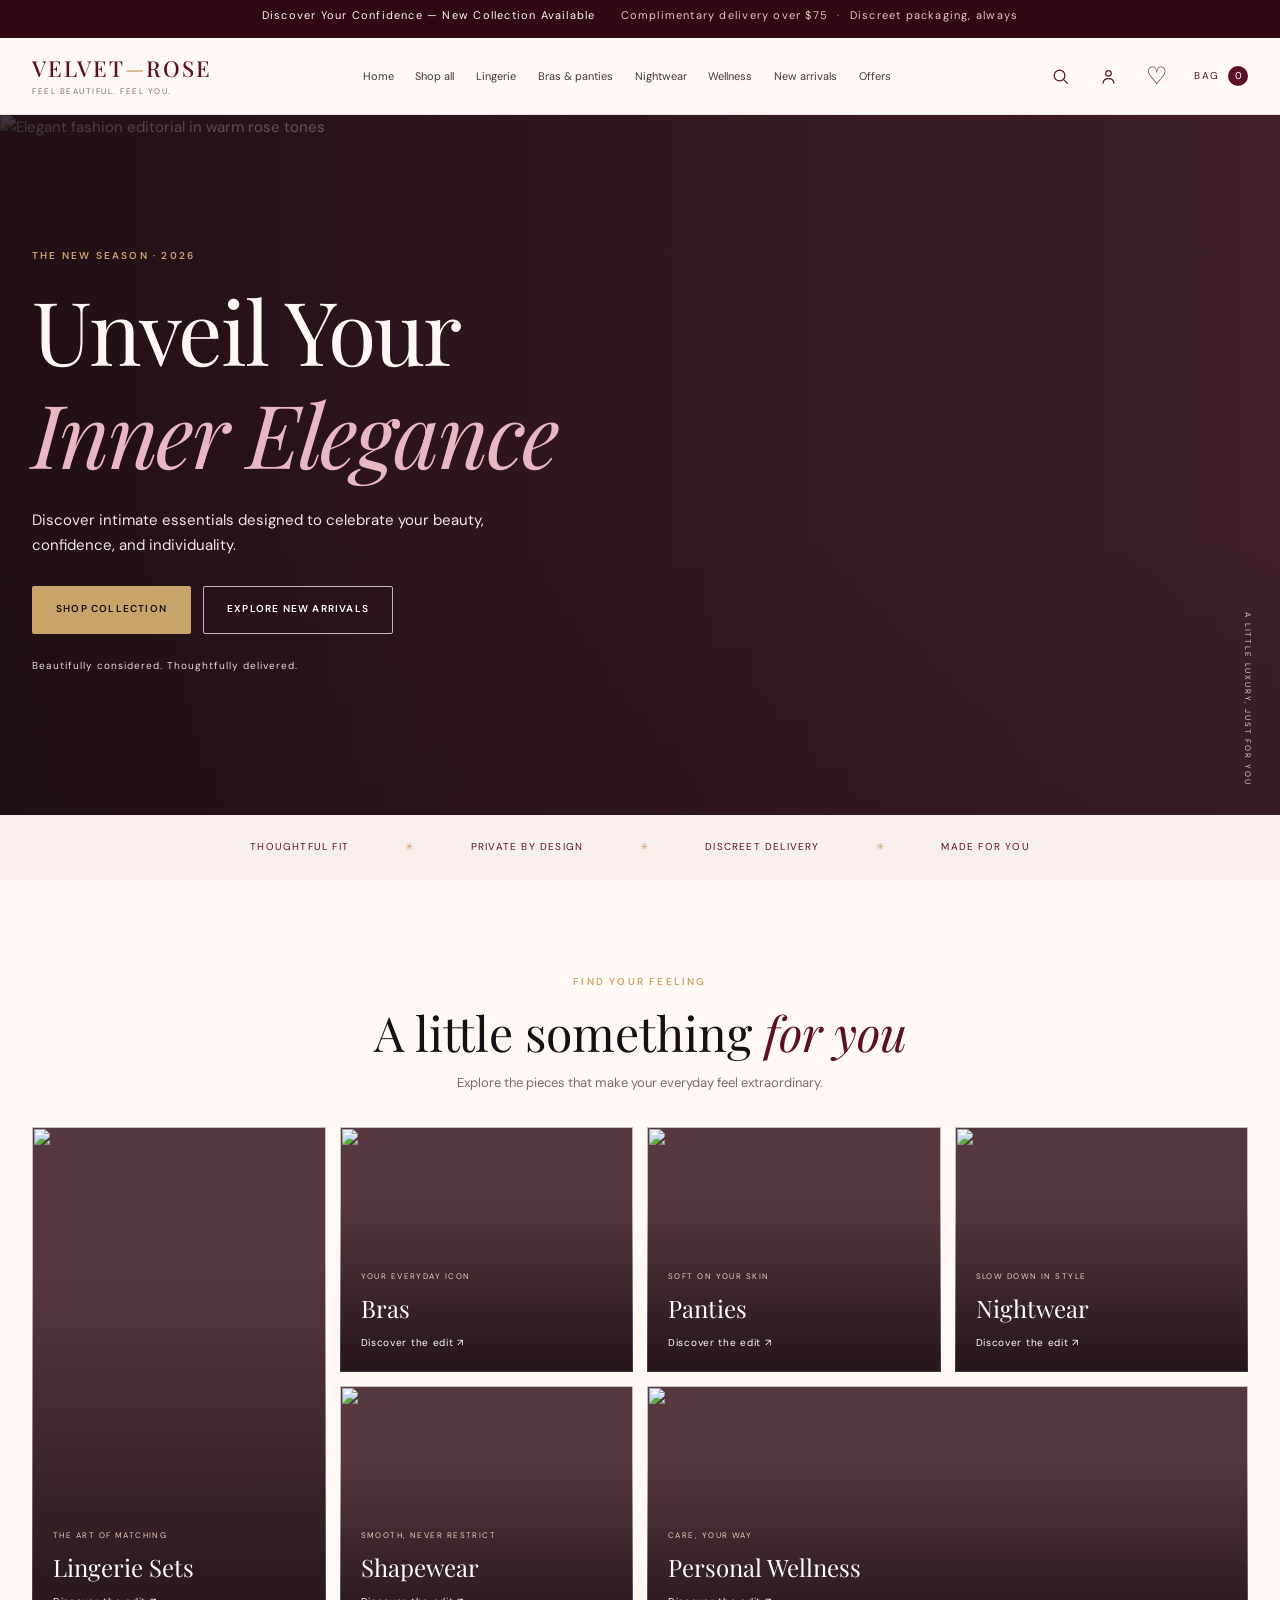
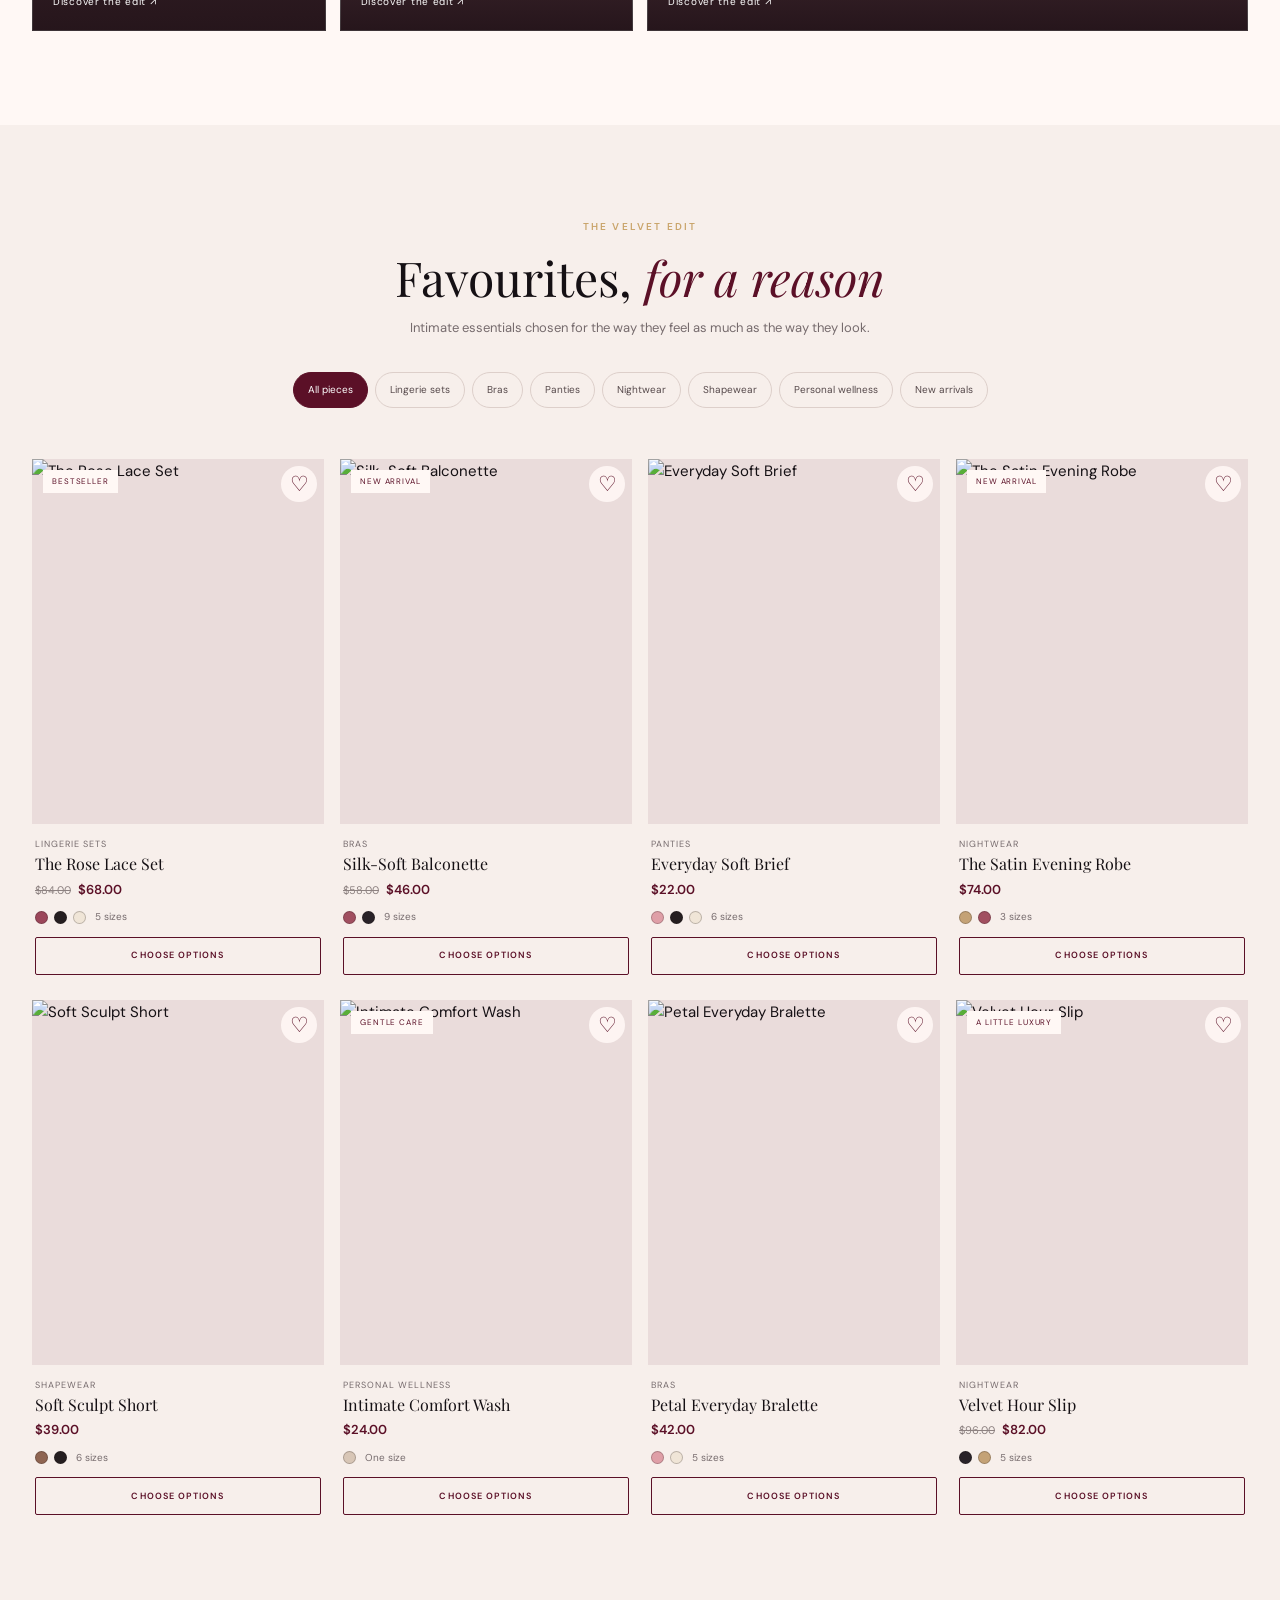
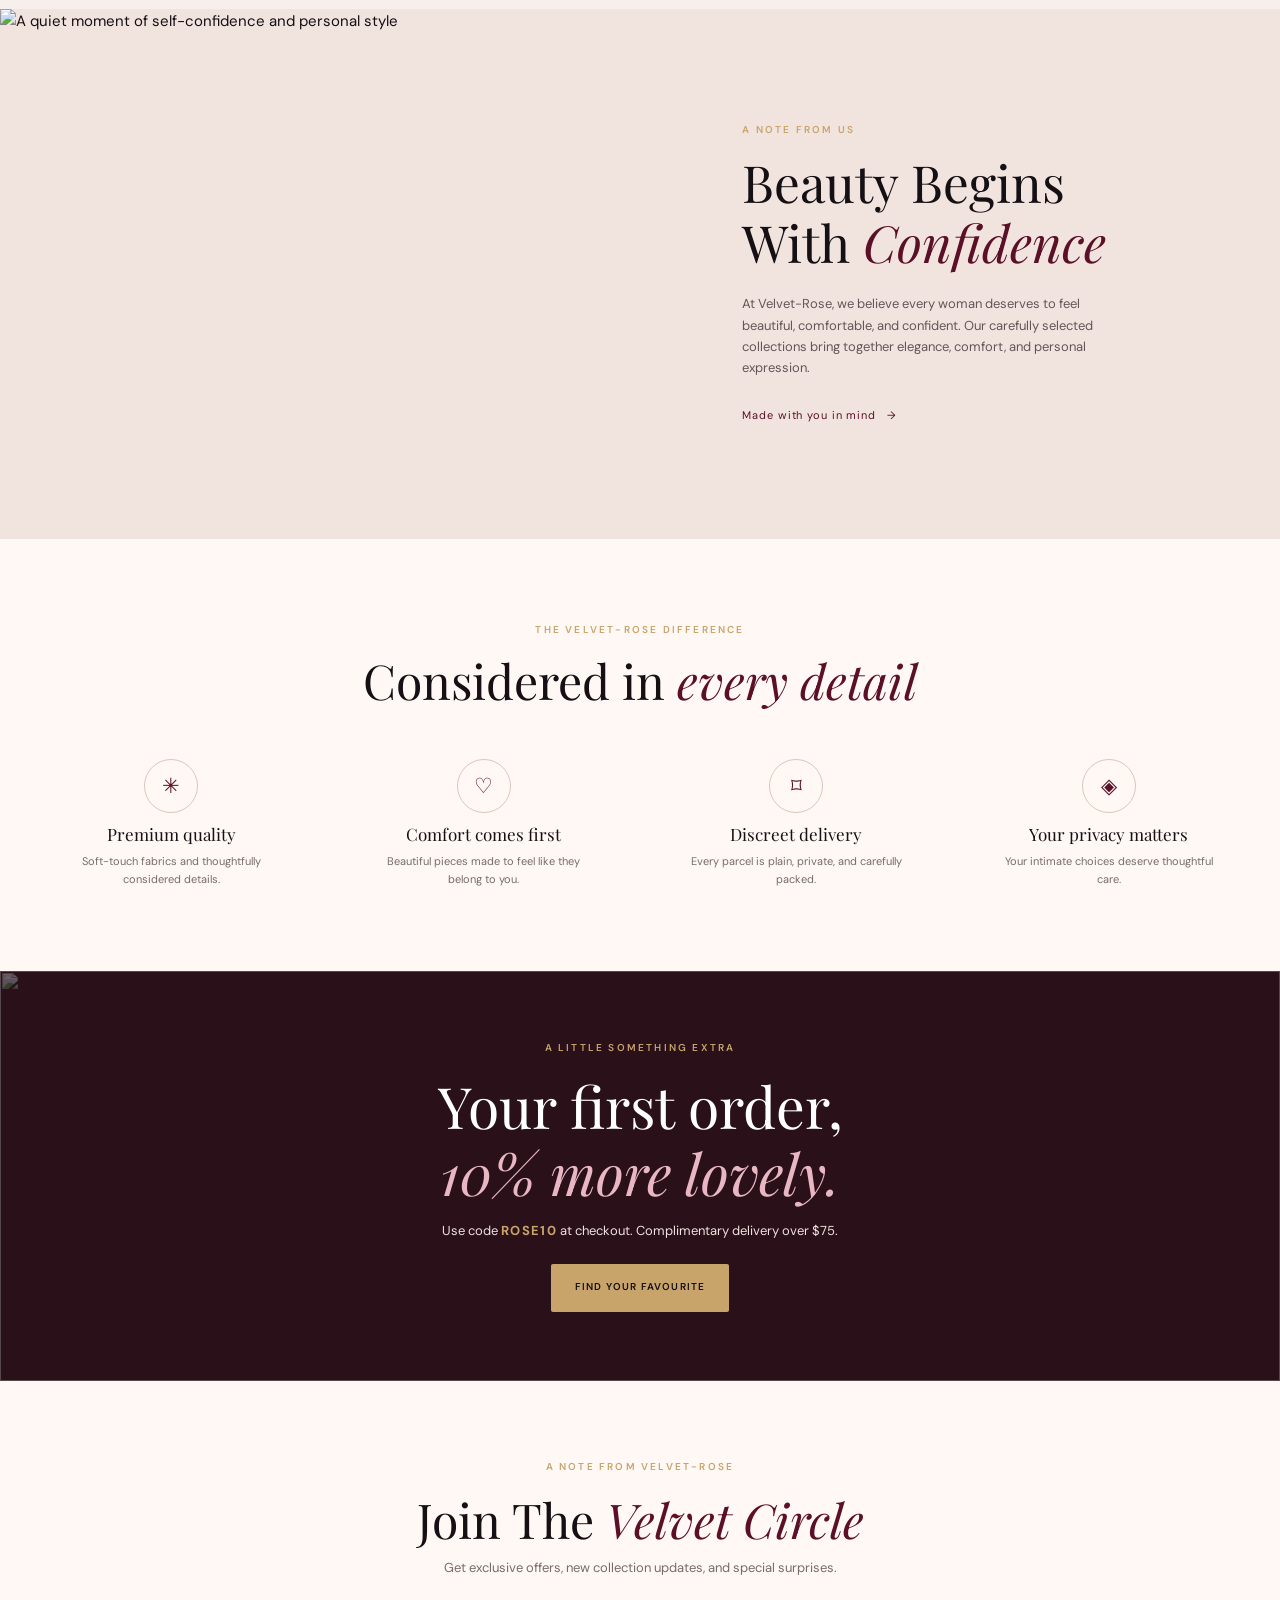
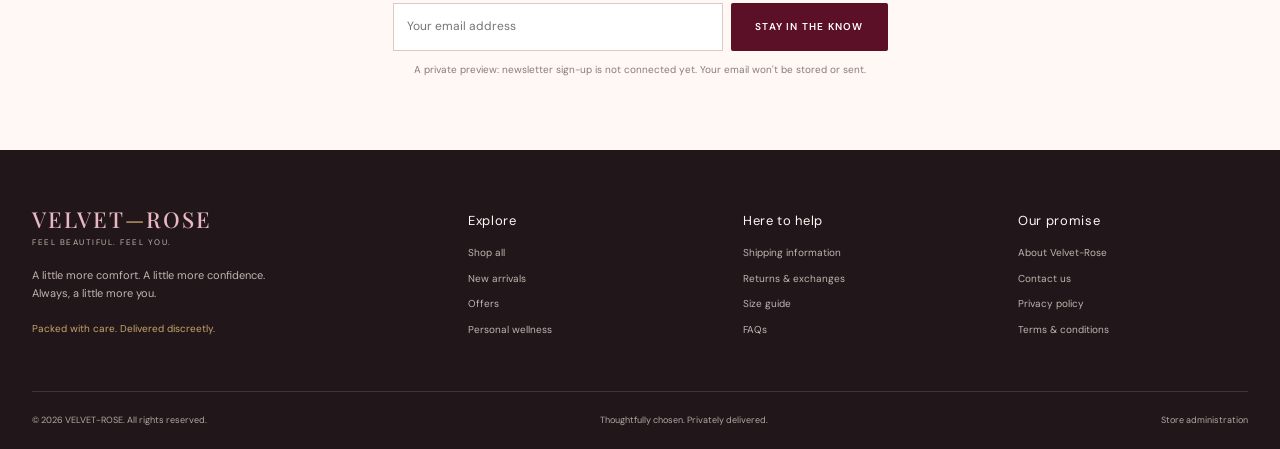
==== Velvet-Rose/index.html @ dc7c3974 "Add files via upload" ====
<!doctype html>
<html lang="en">
<head>
  <meta charset="utf-8">
  <meta name="viewport" content="width=device-width, initial-scale=1">
  <meta name="theme-color" content="#5b1027">
  <meta name="description" content="Discover thoughtfully chosen lingerie, intimates and nightwear at Velvet-Rose. Find your fit and enjoy discreet delivery.">
  <meta name="robots" content="index,follow,max-image-preview:large">
  <meta property="og:type" content="website">
  <meta property="og:title" content="VELVET-ROSE | Feel Beautiful. Feel Confident. Feel You.">
  <meta property="og:description" content="Intimate essentials designed to celebrate your beauty, confidence and individuality.">
  <meta property="og:image" content="https://images.unsplash.com/photo-1539109136881-3be0616acf4b?auto=format&fit=crop&w=1200&q=85">
  <meta name="twitter:card" content="summary_large_image">
  <link rel="canonical" href="/">
  <link rel="preconnect" href="https://fonts.googleapis.com">
  <link rel="preconnect" href="https://fonts.gstatic.com" crossorigin>
  <link rel="preconnect" href="https://images.unsplash.com">
  <link href="https://fonts.googleapis.com/css2?family=DM+Sans:wght@400;500;600;700&family=Playfair+Display:ital,wght@0,400;0,500;0,600;1,400;1,500&display=swap" rel="stylesheet">
  <link rel="stylesheet" href="style.css">
  <title>VELVET-ROSE | Luxury Lingerie & Intimates</title>
  <script type="application/ld+json">
  {
    "@context": "https://schema.org",
    "@type": "OnlineStore",
    "name": "VELVET-ROSE",
    "description": "Lingerie, nightwear and intimate essentials designed for confidence and comfort.",
    "slogan": "Feel Beautiful. Feel Confident. Feel You."
  }
  </script>
  <script src="app.js" defer></script>
</head>
<body>
  <a class="skip-link" href="#main">Skip to content</a>
  <div class="announcement" aria-label="Store announcements">
    <span>Discover Your Confidence — New Collection Available</span>
    <span class="announcement-detail">Complimentary delivery over $75 <i aria-hidden="true">·</i> Discreet packaging, always</span>
  </div>
  <header class="site-header">
    <nav class="navigation container" aria-label="Main navigation">
      <a class="wordmark" href="#home" aria-label="Velvet-Rose home">VELVET<span>—</span>ROSE<small>FEEL BEAUTIFUL. FEEL YOU.</small></a>
      <button class="menu-toggle icon-button" type="button" aria-expanded="false" aria-controls="primary-menu" aria-label="Open navigation menu"><span></span><span></span></button>
      <div class="navigation-links" id="primary-menu">
        <a href="#home">Home</a><a href="#categories">Shop all</a><a href="#products">Lingerie</a>
        <a href="#categories">Bras &amp; panties</a><a href="#categories">Nightwear</a>
        <a href="#categories">Wellness</a><a href="#products" data-filter-link="New arrivals">New arrivals</a><a href="#offers">Offers</a>
      </div>
      <div class="nav-actions">
        <button class="icon-button search-open" type="button" aria-label="Search products">
          <svg viewBox="0 0 24 24" aria-hidden="true"><circle cx="10.8" cy="10.8" r="6.8"></circle><path d="m16 16 5 5"></path></svg>
        </button>
        <a class="icon-button account-link" href="#privacy" aria-label="Your privacy"><svg viewBox="0 0 24 24" aria-hidden="true"><circle cx="12" cy="8" r="3.5"></circle><path d="M5 21c.4-4.1 2.8-6.2 7-6.2s6.6 2.1 7 6.2"></path></svg></a>
        <button class="icon-button wishlist-open" type="button" aria-label="View wishlist">♡<span class="sr-only">Wishlist</span></button>
        <button class="bag-button" type="button" data-open-cart aria-label="Open shopping bag">BAG <span class="cart-count" id="cart-count">0</span></button>
      </div>
    </nav>
    <form class="search-panel container" id="search-form" role="search" hidden>
      <label class="sr-only" for="site-search">Search products</label>
      <input id="site-search" type="search" placeholder="Search lingerie, nightwear and more…" autocomplete="off">
      <button class="text-button" type="submit">Search</button>
      <button class="search-close icon-button" type="button" aria-label="Close search">×</button>
    </form>
  </header>

  <main id="main">
    <section class="hero" id="home" aria-labelledby="hero-title">
      <img class="hero-image" src="https://images.unsplash.com/photo-1539109136881-3be0616acf4b?auto=format&fit=crop&w=2000&q=88" alt="Elegant fashion editorial in warm rose tones" fetchpriority="high">
      <div class="hero-scrim"></div>
      <div class="hero-copy container">
        <p class="eyebrow">THE NEW SEASON · 2026</p>
        <h1 id="hero-title">Unveil Your<br><em>Inner Elegance</em></h1>
        <p class="hero-description">Discover intimate essentials designed to celebrate your beauty, confidence, and individuality.</p>
        <div class="hero-actions"><a class="button button-gold" href="#products">Shop collection</a><a class="button button-outline" href="#products" data-filter-link="New arrivals">Explore new arrivals</a></div>
        <p class="hero-note">Beautifully considered. Thoughtfully delivered.</p>
      </div>
      <span class="hero-side-note" aria-hidden="true">A LITTLE LUXURY, JUST FOR YOU</span>
    </section>

    <div class="trust-strip" aria-label="Shopping promises"><span>Thoughtful fit</span><i>✳</i><span>Private by design</span><i>✳</i><span>Discreet delivery</span><i>✳</i><span>Made for you</span></div>

    <section class="section container" id="categories" aria-labelledby="categories-title">
      <div class="section-heading"><p class="eyebrow">FIND YOUR FEELING</p><h2 id="categories-title">A little something <em>for you</em></h2><p>Explore the pieces that make your everyday feel extraordinary.</p></div>
      <div class="category-grid">
        <a class="category-card category-tall" href="#products" data-category="Lingerie Sets"><img src="https://images.unsplash.com/photo-1529139574466-a303027c1d8b?auto=format&fit=crop&w=800&q=80" alt="" loading="lazy"><span class="category-overlay"></span><span class="category-caption"><small>THE ART OF MATCHING</small><strong>Lingerie Sets</strong><span>Discover the edit ↗</span></span></a>
        <a class="category-card" href="#products" data-category="Bras"><img src="https://images.unsplash.com/photo-1485230895905-ec40ba36b9bc?auto=format&fit=crop&w=800&q=80" alt="" loading="lazy"><span class="category-overlay"></span><span class="category-caption"><small>YOUR EVERYDAY ICON</small><strong>Bras</strong><span>Discover the edit ↗</span></span></a>
        <a class="category-card" href="#products" data-category="Panties"><img src="https://images.unsplash.com/photo-1515886657613-9f3515b0c78f?auto=format&fit=crop&w=800&q=80" alt="" loading="lazy"><span class="category-overlay"></span><span class="category-caption"><small>SOFT ON YOUR SKIN</small><strong>Panties</strong><span>Discover the edit ↗</span></span></a>
        <a class="category-card" href="#products" data-category="Nightwear"><img src="https://images.unsplash.com/photo-1525507119028-ed4c629a60a3?auto=format&fit=crop&w=800&q=80" alt="" loading="lazy"><span class="category-overlay"></span><span class="category-caption"><small>SLOW DOWN IN STYLE</small><strong>Nightwear</strong><span>Discover the edit ↗</span></span></a>
        <a class="category-card" href="#products" data-category="Shapewear"><img src="https://images.unsplash.com/photo-1509631179647-0177331693ae?auto=format&fit=crop&w=800&q=80" alt="" loading="lazy"><span class="category-overlay"></span><span class="category-caption"><small>SMOOTH, NEVER RESTRICT</small><strong>Shapewear</strong><span>Discover the edit ↗</span></span></a>
        <a class="category-card" href="#products" data-category="Personal Wellness"><img src="https://images.unsplash.com/photo-1608248543803-ba4f8c70ae0b?auto=format&fit=crop&w=800&q=80" alt="" loading="lazy"><span class="category-overlay"></span><span class="category-caption"><small>CARE, YOUR WAY</small><strong>Personal Wellness</strong><span>Discover the edit ↗</span></span></a>
      </div>
    </section>

    <section class="section products-section" id="products" aria-labelledby="products-title">
      <div class="container">
        <div class="section-heading"><p class="eyebrow">THE VELVET EDIT</p><h2 id="products-title">Favourites, <em>for a reason</em></h2><p>Intimate essentials chosen for the way they feel as much as the way they look.</p></div>
        <div class="filter-row" id="filters" aria-label="Filter products">
          <button type="button" class="filter-chip is-active" data-filter="All">All pieces</button>
          <button type="button" class="filter-chip" data-filter="Lingerie Sets">Lingerie sets</button>
          <button type="button" class="filter-chip" data-filter="Bras">Bras</button>
          <button type="button" class="filter-chip" data-filter="Panties">Panties</button>
          <button type="button" class="filter-chip" data-filter="Nightwear">Nightwear</button>
          <button type="button" class="filter-chip" data-filter="Shapewear">Shapewear</button>
          <button type="button" class="filter-chip" data-filter="Personal Wellness">Personal wellness</button>
          <button type="button" class="filter-chip" data-filter="New arrivals">New arrivals</button>
        </div>
        <p class="search-status" id="search-status" aria-live="polite"></p>
        <div class="product-grid" id="product-grid" aria-live="polite"></div>
      </div>
    </section>

    <section class="story-section" aria-labelledby="story-title">
      <div class="story-image"><img src="https://images.unsplash.com/photo-1529139574466-a303027c1d8b?auto=format&fit=crop&w=1200&q=85" alt="A quiet moment of self-confidence and personal style" loading="lazy"></div>
      <div class="story-copy"><p class="eyebrow">A NOTE FROM US</p><h2 id="story-title">Beauty Begins<br>With <em>Confidence</em></h2><p>At Velvet-Rose, we believe every woman deserves to feel beautiful, comfortable, and confident. Our carefully selected collections bring together elegance, comfort, and personal expression.</p><a class="text-link" href="#privacy">Made with you in mind <span aria-hidden="true">→</span></a></div>
    </section>

    <section class="section promise-section" aria-labelledby="promise-title">
      <div class="container"><div class="section-heading"><p class="eyebrow">THE VELVET-ROSE DIFFERENCE</p><h2 id="promise-title">Considered in <em>every detail</em></h2></div>
        <div class="promise-grid">
          <article class="promise"><span class="promise-mark" aria-hidden="true">✳</span><h3>Premium quality</h3><p>Soft-touch fabrics and thoughtfully considered details.</p></article>
          <article class="promise"><span class="promise-mark" aria-hidden="true">♡</span><h3>Comfort comes first</h3><p>Beautiful pieces made to feel like they belong to you.</p></article>
          <article class="promise"><span class="promise-mark" aria-hidden="true">⌑</span><h3>Discreet delivery</h3><p>Every parcel is plain, private, and carefully packed.</p></article>
          <article class="promise"><span class="promise-mark" aria-hidden="true">◈</span><h3>Your privacy matters</h3><p>Your intimate choices deserve thoughtful care.</p></article>
        </div>
      </div>
    </section>

    <section class="offer-section" id="offers" aria-labelledby="offer-title">
      <img src="https://images.unsplash.com/photo-1539109136881-3be0616acf4b?auto=format&fit=crop&w=1800&q=80" alt="" loading="lazy">
      <div class="offer-scrim"></div><div class="offer-copy"><p class="eyebrow">A LITTLE SOMETHING EXTRA</p><h2 id="offer-title">Your first order,<br><em>10% more lovely.</em></h2><p>Use code <strong>ROSE10</strong> at checkout. Complimentary delivery over $75.</p><a class="button button-gold" href="#products">Find your favourite</a></div>
    </section>

    <section class="newsletter-section" aria-labelledby="newsletter-title">
      <div class="container newsletter-inner"><p class="eyebrow">A NOTE FROM VELVET-ROSE</p><h2 id="newsletter-title">Join The <em>Velvet Circle</em></h2><p>Get exclusive offers, new collection updates, and special surprises.</p><form class="newsletter-form" id="newsletter-form"><label class="sr-only" for="newsletter-email">Your email address</label><input id="newsletter-email" name="email" type="email" autocomplete="email" placeholder="Your email address" required><button class="button button-dark" type="submit">Stay in the know</button></form><p class="newsletter-disclaimer" id="newsletter-message" aria-live="polite">A private preview: newsletter sign-up is not connected yet. Your email won't be stored or sent.</p></div>
    </section>
  </main>

  <footer class="site-footer">
    <div class="container footer-grid">
      <div class="footer-brand"><a class="wordmark wordmark-light" href="#home">VELVET<span>—</span>ROSE<small>FEEL BEAUTIFUL. FEEL YOU.</small></a><p>A little more comfort. A little more confidence. Always, a little more you.</p><p class="discreet-note">Packed with care. Delivered discreetly.</p></div>
      <div><h2>Explore</h2><a href="#categories">Shop all</a><a href="#products">New arrivals</a><a href="#offers">Offers</a><a href="#products">Personal wellness</a></div>
      <div><h2>Here to help</h2><a href="policies.html#shipping">Shipping information</a><a href="policies.html#returns">Returns &amp; exchanges</a><a href="policies.html#size-guide">Size guide</a><a href="policies.html#faq">FAQs</a></div>
      <div><h2>Our promise</h2><a href="#story-title">About Velvet-Rose</a><a href="policies.html#contact">Contact us</a><a href="policies.html#privacy" id="privacy">Privacy policy</a><a href="policies.html#terms">Terms &amp; conditions</a></div>
    </div>
    <div class="container footer-bottom"><span>© <span id="current-year">2026</span> VELVET-ROSE. All rights reserved.</span><span>Thoughtfully chosen. Privately delivered.</span><a href="admin.html" class="admin-link">Store administration</a></div>
  </footer>

  <dialog class="product-dialog" id="product-dialog" aria-labelledby="detail-title">
    <button class="dialog-close" type="button" data-close-dialog aria-label="Close product details">×</button>
    <div class="detail-layout"><div class="gallery">
      <div class="gallery-main"><img id="detail-image" alt="" hidden><button class="gallery-arrow gallery-previous" type="button" aria-label="Previous image">‹</button><button class="gallery-arrow gallery-next" type="button" aria-label="Next image">›</button><span class="gallery-counter" id="gallery-counter"></span></div>
      <div class="gallery-thumbnails" id="gallery-thumbnails" aria-label="Product images"></div>
    </div><div class="detail-copy">
      <p class="eyebrow" id="detail-category"></p><h2 id="detail-title"></h2><p class="detail-price" id="detail-price"></p><p id="detail-description"></p>
      <label class="field-label" id="size-label" for="detail-size">Select a size <span>*</span></label><select class="select-field" id="detail-size"></select>
      <label class="field-label" for="detail-color">Color <span>*</span></label><select class="select-field" id="detail-color"></select>
      <label class="field-label" for="detail-quantity">Quantity</label><input class="select-field quantity-input" id="detail-quantity" type="number" min="1" max="10" value="1">
      <p class="detail-material" id="detail-material"></p><p class="detail-shipping">Complimentary delivery over $75. Carefully packed in discreet, unbranded packaging.</p>
      <button class="button button-dark detail-add" type="button" id="detail-add">Add to bag</button>
      <button class="text-button detail-wishlist" type="button" id="detail-wishlist">♡ Save to wishlist</button>
      <p class="detail-size-note">Need a little help? <a href="policies.html#size-guide">Visit our size guide.</a></p>
    </div></div>
  </dialog>

  <dialog class="cart-dialog" id="cart-dialog" aria-labelledby="cart-title">
    <div class="drawer-header"><div><p class="eyebrow">YOUR LITTLE LUXURY</p><h2 id="cart-title">Your bag <span id="cart-drawer-count"></span></h2></div><button class="dialog-close" type="button" data-close-dialog aria-label="Close shopping bag">×</button></div>
    <div class="cart-lines" id="cart-lines"></div>
    <form class="discount-form" id="discount-form"><label for="discount-code">Have a little code?</label><div><input id="discount-code" type="text" placeholder="Enter code" autocomplete="off"><button type="submit" class="button button-dark">Apply</button></div><p id="discount-message" aria-live="polite"></p></form>
    <div class="cart-totals"><p><span>Subtotal</span><strong id="cart-subtotal">$0.00</strong></p><p><span>Delivery</span><strong id="cart-shipping">$0.00</strong></p><p class="discount-line" id="cart-discount-line" hidden><span>Discount</span><strong id="cart-discount"></strong></p><p class="cart-total"><span>Total</span><strong id="cart-total">$0.00</strong></p></div>
    <p class="discreet-note cart-privacy">Your bag stays on this device. Orders are not transmitted by this static preview.</p>
    <button class="button button-gold checkout-open" id="checkout-open" type="button">Continue to checkout</button>
  </dialog>

  <dialog class="checkout-dialog" id="checkout-dialog" aria-labelledby="checkout-title">
    <div class="drawer-header"><div><p class="eyebrow">PRIVATE BY DESIGN</p><h2 id="checkout-title">A few final details</h2></div><button class="dialog-close" type="button" data-close-dialog aria-label="Close checkout">×</button></div>
    <p class="preview-notice">Checkout preview only. This static site cannot securely transmit or save orders. No information entered here will be sent or stored.</p>
    <form id="checkout-form" class="checkout-form">
      <label for="customer-name">Full name</label><input id="customer-name" name="name" autocomplete="name" required>
      <label for="customer-phone">Phone number</label><input id="customer-phone" name="phone" type="tel" autocomplete="tel" required>
      <label for="customer-email">Email</label><input id="customer-email" name="email" type="email" autocomplete="email" required>
      <label for="customer-address">Full address</label><textarea id="customer-address" name="address" autocomplete="street-address" rows="2" required></textarea>
      <label for="customer-district">District</label><input id="customer-district" name="district" autocomplete="address-level1" required>
      <label for="customer-notes">Special instructions <span>(optional)</span></label><textarea id="customer-notes" name="notes" rows="2"></textarea>
      <fieldset><legend>Payment</legend><label class="payment-choice"><input type="radio" name="payment" value="cod" checked> Cash on delivery</label><label class="payment-choice disabled-choice"><input type="radio" name="payment" value="online" disabled> Online payment <span>Not available in this preview</span></label></fieldset>
      <p class="checkout-total">Preview total <strong id="checkout-total">$0.00</strong></p>
      <button class="button button-dark" type="submit">Review sample order</button>
    </form>
    <p class="checkout-result" id="checkout-result" aria-live="polite" hidden></p>
  </dialog>

  <dialog class="wishlist-dialog" id="wishlist-dialog" aria-labelledby="wishlist-title">
    <div class="drawer-header"><div><p class="eyebrow">YOUR PERSONAL EDIT</p><h2 id="wishlist-title">Saved pieces</h2></div><button class="dialog-close" type="button" data-close-dialog aria-label="Close wishlist">×</button></div>
    <div id="wishlist-items"></div><p class="discreet-note">Your saved pieces stay in this browser only.</p>
  </dialog>
  <div class="toast" id="toast" role="status" aria-live="polite"></div>
</body>
</html>
---- Velvet-Rose/style.css ----
:root {
  color-scheme: light;
  --burgundy: #5b1027;
  --burgundy-deep: #310914;
  --black: #151014;
  --rose: #e8b7c3;
  --rose-pale: #f7e9e9;
  --gold: #c9a46a;
  --ivory: #fff8f5;
  --white: #fff;
  --muted: #766b6d;
  --line: #eadfdb;
  --serif: "Playfair Display", Georgia, serif;
  --sans: "DM Sans", Arial, sans-serif;
}

* { box-sizing: border-box; }
html { scroll-behavior: smooth; scroll-padding-top: 85px; }
body { margin: 0; color: var(--black); background: var(--ivory); font-family: var(--sans); font-size: 15px; line-height: 1.65; }
body:has(dialog[open]) { overflow: hidden; }
button, input, select, textarea { font: inherit; }
button, a { -webkit-tap-highlight-color: transparent; }
button { color: inherit; }
a { color: inherit; }
img { display: block; width: 100%; }
h1, h2, h3, p { margin-top: 0; }
h1, h2, h3 { font-family: var(--serif); font-weight: 400; line-height: 1.17; }
h2 em, h1 em { color: var(--burgundy); font-weight: 400; }
.container { width: min(1240px, calc(100% - 64px)); margin-inline: auto; }
.sr-only, .skip-link:not(:focus) { position: absolute; width: 1px; height: 1px; padding: 0; margin: -1px; overflow: hidden; clip: rect(0,0,0,0); white-space: nowrap; border: 0; }
.skip-link:focus { position: fixed; z-index: 20; top: 10px; left: 10px; padding: 12px 18px; color: white; background: var(--burgundy); }

.announcement { min-height: 38px; padding: 6px 24px; display: flex; justify-content: center; gap: 25px; color: var(--ivory); background: var(--burgundy-deep); text-align: center; font-size: 11px; letter-spacing: .11em; }
.announcement-detail { color: #dec8c4; }
.announcement i { margin-inline: 5px; color: var(--gold); font-style: normal; }
.site-header { position: sticky; z-index: 10; top: 0; background: rgba(255,248,245,.97); border-bottom: 1px solid rgba(91,16,39,.1); backdrop-filter: blur(14px); }
.navigation { min-height: 76px; display: flex; align-items: center; justify-content: space-between; gap: 24px; }
.wordmark { flex: 0 0 auto; display: block; color: var(--burgundy); font-family: var(--serif); font-size: 22px; font-weight: 500; letter-spacing: .095em; line-height: 1.1; text-decoration: none; white-space: nowrap; }
.wordmark > span { color: var(--gold); }
.wordmark small { display: block; margin-top: 5px; color: var(--muted); font: 8px var(--sans); letter-spacing: .19em; }
.navigation-links { display: flex; align-items: center; gap: clamp(12px,1.7vw,25px); }
.navigation-links a { color: #413538; font-size: 11px; text-decoration: none; transition: color .18s; }
.navigation-links a:hover, .footer-grid a:hover { color: var(--gold); }
.nav-actions { display: flex; align-items: center; gap: 9px; }
.icon-button { min-width: 39px; height: 40px; display: inline-grid; place-items: center; padding: 0 6px; border: 0; color: var(--burgundy); background: transparent; cursor: pointer; font-size: 24px; text-decoration: none; }
.icon-button svg { width: 19px; height: 19px; fill: none; stroke: currentColor; stroke-width: 1.5; }
.bag-button { padding: 10px 0 10px 9px; border: 0; background: transparent; color: var(--burgundy); font-size: 10px; letter-spacing: .14em; cursor: pointer; }
.cart-count { display: inline-grid; place-items: center; width: 20px; height: 20px; margin-left: 4px; border-radius: 50%; color: white; background: var(--burgundy); font-size: 10px; letter-spacing: 0; }
.menu-toggle { display: none; }
.search-panel { display: flex; align-items: center; gap: 15px; padding-block: 0 15px; }
.search-panel[hidden] { display: none; }
.search-panel input { flex: 1; min-width: 0; padding: 11px 0; border: 0; border-bottom: 1px solid var(--line); outline: none; background: transparent; }
.text-button { padding: 8px 0; border: 0; color: var(--burgundy); background: transparent; cursor: pointer; }
.search-close { font-size: 25px; }

.hero { position: relative; min-height: min(700px, calc(100svh - 114px)); display: flex; align-items: center; overflow: hidden; color: var(--ivory); background: #42202a; }
.hero-image, .offer-section > img { position: absolute; inset: 0; width: 100%; height: 100%; object-fit: cover; object-position: center 38%; }
.hero-image { object-position: center 35%; }
.hero-scrim { position: absolute; inset: 0; background: linear-gradient(90deg,rgba(26,12,17,.83) 0%,rgba(35,15,22,.58) 43%,rgba(31,13,20,.05) 100%),linear-gradient(0deg,rgba(22,14,17,.2),transparent 40%); }
.hero-copy { position: relative; z-index: 1; padding-block: 80px 88px; }
.eyebrow { margin-bottom: 15px; color: var(--gold); font-size: 10px; font-weight: 600; letter-spacing: .22em; }
.hero h1 { max-width: 670px; margin-bottom: 23px; color: var(--ivory); font-size: clamp(47px,7vw,88px); letter-spacing: -.025em; }
.hero h1 em { color: var(--rose); }
.hero-description { max-width: 455px; margin-bottom: 28px; color: #f3e7e5; font-size: 15px; }
.hero-actions { display: flex; flex-wrap: wrap; gap: 12px; }
.button { min-height: 48px; display: inline-flex; justify-content: center; align-items: center; padding: 12px 23px; border: 1px solid transparent; border-radius: 2px; font-size: 10px; font-weight: 600; letter-spacing: .12em; text-align: center; text-decoration: none; text-transform: uppercase; cursor: pointer; transition: background .2s, color .2s, border-color .2s, transform .2s; }
.button:hover { transform: translateY(-2px); }
.button-gold { color: var(--black); background: var(--gold); }
.button-gold:hover { background: #d7b981; }
.button-outline { border-color: rgba(255,255,255,.7); color: white; background: transparent; }
.button-outline:hover { color: var(--black); background: white; }
.button-dark { color: white; background: var(--burgundy); }
.button-dark:hover { background: var(--burgundy-deep); }
.hero-note { margin: 24px 0 0; color: #e8d9d8; font-size: 10px; letter-spacing: .1em; }
.hero-side-note { position: absolute; right: 26px; bottom: 30px; color: rgba(255,248,245,.8); font-size: 8px; letter-spacing: .23em; writing-mode: vertical-rl; }
.trust-strip { min-height: 65px; display: flex; justify-content: center; align-items: center; gap: clamp(14px,4.4vw,70px); padding: 15px 20px; color: var(--burgundy); background: #f7efeb; font-size: 10px; letter-spacing: .12em; text-transform: uppercase; }
.trust-strip i { color: var(--gold); font-style: normal; }

.section { padding-block: 94px; }
.section-heading { max-width: 650px; margin: 0 auto 34px; text-align: center; }
.section-heading .eyebrow { margin-bottom: 13px; }
.section-heading h2, .newsletter-inner h2 { margin-bottom: 12px; color: var(--black); font-size: clamp(34px,4.1vw,48px); }
.section-heading h2 em, .newsletter-inner h2 em { color: var(--burgundy); }
.section-heading > p:last-child { margin-bottom: 0; color: var(--muted); font-size: 13px; }
.category-grid { display: grid; grid-template-columns: repeat(4,1fr); grid-auto-rows: 245px; gap: 14px; }
.category-card { position: relative; display: flex; align-items: end; overflow: hidden; color: white; background: #573740; text-decoration: none; }
.category-card.category-tall { grid-row: span 2; }
.category-card:nth-child(4), .category-card:nth-child(5) { grid-column: span 1; }
.category-card:last-child { grid-column: span 2; }
.category-card > img { position: absolute; inset: 0; width: 100%; height: 100%; object-fit: cover; transition: transform .6s cubic-bezier(.2,.6,.3,1); }
.category-card:hover > img { transform: scale(1.055); }
.category-overlay { position: absolute; inset: 0; background: linear-gradient(0deg,rgba(24,12,17,.78),transparent 72%); }
.category-caption { position: relative; z-index: 1; padding: 21px; }
.category-caption small, .category-caption strong, .category-caption > span { display: block; }
.category-caption small { margin-bottom: 6px; color: #edccbb; font-size: 8px; letter-spacing: .18em; }
.category-caption strong { font-family: var(--serif); font-size: 24px; font-weight: 400; }
.category-caption > span { margin-top: 6px; font-size: 10px; letter-spacing: .07em; }

.products-section { background: #f7efeb; }
.filter-row { display: flex; justify-content: center; flex-wrap: wrap; gap: 7px; margin: 0 auto 29px; }
.filter-chip { min-height: 36px; padding: 7px 14px; border: 1px solid #ddcfca; border-radius: 30px; color: #56494b; background: transparent; font-size: 10px; cursor: pointer; transition: .2s; }
.filter-chip:hover, .filter-chip.is-active { border-color: var(--burgundy); color: white; background: var(--burgundy); }
.search-status { min-height: 22px; margin-bottom: 0; color: var(--muted); font-size: 12px; text-align: center; }
.product-grid { display: grid; grid-template-columns: repeat(4,minmax(0,1fr)); gap: 25px 16px; }
.product-card { min-width: 0; }
.product-photo { position: relative; aspect-ratio: 4 / 5; overflow: hidden; background: #eadcdb; }
.product-photo > img { width: 100%; height: 100%; object-fit: cover; transition: transform .55s; }
.product-card:hover .product-photo > img { transform: scale(1.04); }
.product-badge { position: absolute; top: 11px; left: 11px; padding: 5px 9px; color: var(--burgundy); background: var(--ivory); font-size: 8px; letter-spacing: .11em; text-transform: uppercase; }
.product-heart { position: absolute; top: 7px; right: 7px; width: 36px; height: 36px; border: 0; border-radius: 50%; color: var(--burgundy); background: rgba(255,248,245,.9); font-size: 21px; cursor: pointer; }
.product-heart[aria-pressed="true"] { color: white; background: var(--burgundy); }
.product-quickview { position: absolute; right: 9px; bottom: 9px; left: 9px; width: calc(100% - 18px); min-height: 39px; border: 0; color: var(--black); background: rgba(255,248,245,.94); font-size: 9px; letter-spacing: .12em; text-transform: uppercase; cursor: pointer; opacity: 0; transform: translateY(6px); transition: opacity .2s, transform .2s; }
.product-card:hover .product-quickview, .product-quickview:focus-visible { opacity: 1; transform: none; }
.product-meta { padding: 13px 3px 0; }
.product-category { margin-bottom: 3px; color: var(--muted); font-size: 9px; letter-spacing: .11em; text-transform: uppercase; }
.product-title { margin-bottom: 5px; color: var(--black); font-family: var(--serif); font-size: 16px; }
.product-price { margin-bottom: 9px; color: var(--burgundy); font-size: 13px; font-weight: 600; }
.product-price s { margin-right: 7px; color: #8d8281; font-size: 11px; font-weight: 400; }
.product-colors { display: flex; align-items: center; gap: 6px; }
.swatch { width: 13px; height: 13px; border: 1px solid rgba(30,20,20,.25); border-radius: 50%; }
.product-size-note { margin-left: 3px; color: var(--muted); font-size: 10px; }
.product-add { width: 100%; margin-top: 11px; min-height: 38px; padding: 8px 10px; border: 1px solid var(--burgundy); color: var(--burgundy); background: transparent; font-size: 9px; }
.product-add:hover { color: white; background: var(--burgundy); }
.empty-products { grid-column: 1/-1; padding: 50px 15px; color: var(--muted); text-align: center; }

.story-section { min-height: 530px; display: grid; grid-template-columns: 1fr 1fr; background: #f1e4df; }
.story-image { min-height: 460px; overflow: hidden; }
.story-image img { width: 100%; height: 100%; object-fit: cover; }
.story-copy { max-width: 575px; align-self: center; padding: 70px clamp(35px,8vw,130px); }
.story-copy h2 { margin-bottom: 20px; color: var(--black); font-size: clamp(38px,4vw,54px); }
.story-copy > p:not(.eyebrow) { margin-bottom: 23px; color: #625658; font-size: 13px; }
.text-link { color: var(--burgundy); font-size: 11px; letter-spacing: .08em; text-decoration: none; }
.text-link span { margin-left: 7px; }
.promise-section { padding-block: 83px; }
.promise-grid { display: grid; grid-template-columns: repeat(4,1fr); gap: 34px; padding-top: 17px; }
.promise { text-align: center; }
.promise-mark { display: inline-grid; width: 54px; height: 54px; place-items: center; margin-bottom: 12px; border: 1px solid #ddc5bc; border-radius: 50%; color: var(--burgundy); font-size: 21px; }
.promise h3 { margin-bottom: 7px; font-size: 17px; }
.promise p { max-width: 220px; margin: auto; color: var(--muted); font-size: 11px; }

.offer-section { position: relative; min-height: 410px; display: grid; place-items: center; overflow: hidden; color: white; text-align: center; background: #381b23; }
.offer-section > img { object-position: center 40%; }
.offer-scrim { position: absolute; inset: 0; background: rgba(34,12,21,.66); }
.offer-copy { position: relative; z-index: 1; padding: 54px 20px; }
.offer-copy h2 { margin-bottom: 15px; color: white; font-size: clamp(37px,5vw,57px); }
.offer-copy h2 em { color: var(--rose); }
.offer-copy > p:not(.eyebrow) { margin-bottom: 22px; color: #f0e2e0; font-size: 13px; }
.offer-copy strong { color: var(--gold); letter-spacing: .1em; }
.newsletter-section { padding-block: 78px 72px; text-align: center; }
.newsletter-inner h2 { margin-bottom: 10px; }
.newsletter-inner > p:not(.eyebrow, .newsletter-disclaimer) { color: var(--muted); font-size: 13px; }
.newsletter-form { max-width: 495px; display: flex; gap: 8px; margin: 25px auto 10px; }
.newsletter-form input { flex: 1; min-width: 0; padding: 13px; border: 1px solid #d8c9c4; border-radius: 0; background: white; font-size: 12px; }
.newsletter-form .button { min-height: 46px; }
.newsletter-disclaimer { margin: 11px 0 0; color: #877c7b; font-size: 10px; }

.site-footer { padding-top: 57px; color: #e6d7d2; background: #21171a; }
.footer-grid { display: grid; grid-template-columns: 1.7fr repeat(3,1fr); gap: 45px; padding-bottom: 44px; }
.wordmark-light { color: var(--rose); }
.wordmark-light small { color: #c6b4b1; }
.footer-brand > p { max-width: 250px; margin: 19px 0 0; color: #c2b3b0; font-size: 11px; }
.footer-brand .discreet-note { color: var(--gold); font-size: 10px; }
.footer-grid h2 { margin: 5px 0 16px; color: var(--ivory); font: 13px var(--sans); letter-spacing: .05em; }
.footer-grid > div:not(:first-child) { display: flex; flex-direction: column; align-items: flex-start; }
.footer-grid > div:not(:first-child) a { margin-bottom: 9px; color: #c2b3b0; font-size: 10px; text-decoration: none; transition: color .18s; }
.footer-bottom { min-height: 58px; display: flex; align-items: center; justify-content: space-between; gap: 15px; border-top: 1px solid #ffffff20; color: #b7a5a3; font-size: 9px; }
.admin-link { color: #b7a5a3; text-decoration: none; }

dialog { padding: 0; border: 0; color: var(--black); background: var(--ivory); box-shadow: 0 20px 70px rgba(20,8,12,.3); }
dialog::backdrop { background: rgba(21,12,15,.6); backdrop-filter: blur(2px); }
.product-dialog { width: min(940px,calc(100% - 32px)); max-width: none; max-height: min(760px,calc(100dvh - 32px)); overflow: auto; }
.dialog-close { width: 42px; height: 42px; display: grid; place-items: center; padding: 0; border: 0; color: var(--burgundy); background: transparent; font-size: 30px; font-weight: 300; cursor: pointer; }
.product-dialog > .dialog-close { position: absolute; z-index: 2; top: 6px; right: 6px; background: rgba(255,248,245,.9); }
.detail-layout { display: grid; grid-template-columns: 1.08fr .92fr; min-height: 580px; }
.gallery { align-self: start; padding: 24px; background: #f3e8e4; }
.gallery-main { position: relative; aspect-ratio: 4/5; overflow: hidden; background: #e7d8d5; }
.gallery-main img { width: 100%; height: 100%; object-fit: cover; }
.gallery-arrow { position: absolute; top: 50%; width: 38px; height: 38px; border: 0; border-radius: 50%; color: var(--burgundy); background: rgba(255,248,245,.9); font-size: 27px; line-height: 1; transform: translateY(-50%); cursor: pointer; }
.gallery-previous { left: 9px; }
.gallery-next { right: 9px; }
.gallery-counter { position: absolute; right: 11px; bottom: 10px; padding: 3px 8px; color: white; background: rgba(21,16,20,.6); font-size: 10px; }
.gallery-thumbnails { display: flex; gap: 9px; margin-top: 10px; }
.gallery-thumbnail { width: 58px; height: 70px; padding: 0; overflow: hidden; border: 1px solid transparent; background: transparent; cursor: pointer; }
.gallery-thumbnail.is-active { border-color: var(--burgundy); }
.gallery-thumbnail img { width: 100%; height: 100%; object-fit: cover; }
.detail-copy { align-self: center; padding: 50px clamp(24px,4vw,55px); }
.detail-copy .eyebrow { margin-bottom: 8px; }
.detail-copy h2 { margin-bottom: 8px; padding-right: 15px; font-size: 31px; }
.detail-price { margin-bottom: 17px; color: var(--burgundy); font-size: 17px; font-weight: 600; }
.detail-price s { margin-right: 8px; color: var(--muted); font-size: 13px; font-weight: 400; }
.detail-copy > p:not(.eyebrow,.detail-price,.detail-material,.detail-shipping,.detail-size-note) { color: #6a5e5e; font-size: 12px; }
.field-label { display: block; margin: 17px 0 5px; font-size: 10px; font-weight: 600; }
.field-label span { color: var(--burgundy); }
.select-field { width: 100%; min-height: 42px; padding: 9px 10px; border: 1px solid #d9cdca; border-radius: 0; background: white; }
.quantity-input { max-width: 100px; }
.detail-material, .detail-shipping, .detail-size-note { margin: 15px 0 0; color: var(--muted); font-size: 10px; }
.detail-add { width: 100%; margin-top: 20px; }
.detail-wishlist { width: 100%; margin-top: 7px; font-size: 11px; }
.detail-size-note a { color: var(--burgundy); }

.cart-dialog, .checkout-dialog, .wishlist-dialog { position: fixed; inset: 0 0 0 auto; width: min(455px,100%); max-width: none; height: 100dvh; max-height: none; margin: 0; overflow: auto; }
.cart-dialog[open], .checkout-dialog[open], .wishlist-dialog[open] { animation: drawer-in .23s ease-out; }
@keyframes drawer-in { from { transform: translateX(24px); opacity: .7; } to { transform: none; opacity: 1; } }
.drawer-header { display: flex; align-items: center; justify-content: space-between; gap: 15px; padding: 23px 27px 15px; border-bottom: 1px solid var(--line); }
.drawer-header .eyebrow { margin-bottom: 2px; font-size: 8px; }
.drawer-header h2 { margin: 0; color: var(--black); font-size: 25px; }
.cart-lines { max-height: calc(100dvh - 380px); min-height: 100px; overflow: auto; padding: 10px 26px; }
.cart-empty { padding: 31px 0; color: var(--muted); font-size: 13px; text-align: center; }
.cart-line { display: grid; grid-template-columns: 70px 1fr auto; gap: 13px; align-items: center; padding-block: 13px; border-bottom: 1px solid var(--line); }
.cart-line > img { width: 70px; height: 85px; object-fit: cover; background: #eee2de; }
.cart-line h3 { margin-bottom: 4px; font-size: 15px; }
.cart-line p { margin-bottom: 3px; color: var(--muted); font-size: 10px; }
.cart-line-price { color: var(--burgundy); font-size: 11px; font-weight: 600; white-space: nowrap; }
.quantity-control { display: flex; align-items: center; gap: 10px; margin-top: 7px; }
.quantity-control button { width: 24px; height: 24px; border: 1px solid var(--line); background: transparent; cursor: pointer; }
.remove-item { padding: 2px 0; border: 0; color: var(--muted); background: transparent; font-size: 9px; text-decoration: underline; cursor: pointer; }
.discount-form { padding: 10px 27px; }
.discount-form label { display: block; margin-bottom: 7px; font-size: 10px; }
.discount-form > div { display: flex; gap: 8px; }
.discount-form input { min-width: 0; flex: 1; padding: 8px 10px; border: 1px solid var(--line); background: white; font-size: 11px; }
.discount-form .button { min-height: 37px; padding: 7px 13px; font-size: 9px; }
.discount-form > p { min-height: 15px; margin: 4px 0 0; color: var(--muted); font-size: 9px; }
.cart-totals { padding: 8px 27px 0; }
.cart-totals > p { display: flex; justify-content: space-between; margin-bottom: 7px; color: #63585a; font-size: 11px; }
.cart-totals strong { color: var(--black); font-weight: 600; }
.cart-totals .discount-line strong { color: var(--burgundy); }
.cart-totals .cart-total { margin-top: 10px; padding-top: 11px; border-top: 1px solid var(--line); color: var(--black); font-size: 14px; }
.cart-total strong { color: var(--burgundy); font-size: 16px; }
.discreet-note { color: #817577; font-size: 9px; }
.cart-privacy { margin: 9px 27px 12px; }
.checkout-open { width: calc(100% - 54px); margin: 0 27px 22px; }

.checkout-dialog { width: min(500px,100%); }
.preview-notice { margin: 19px 25px 13px; padding: 11px; border-left: 2px solid var(--gold); color: #685d5e; background: #f4ece6; font-size: 10px; }
.checkout-form { display: grid; grid-template-columns: 1fr; gap: 6px; padding: 0 25px 23px; }
.checkout-form > label { margin-top: 6px; font-size: 10px; font-weight: 600; }
.checkout-form > label span { color: var(--muted); font-weight: 400; }
.checkout-form > input, .checkout-form > textarea { width: 100%; padding: 9px; border: 1px solid #d9cdca; border-radius: 0; background: white; font-size: 12px; }
.checkout-form fieldset { display: grid; gap: 9px; margin-top: 10px; padding: 11px; border: 1px solid var(--line); }
.checkout-form legend { padding-inline: 5px; font-size: 10px; font-weight: 600; }
.payment-choice { display: flex; align-items: center; gap: 7px; font-size: 11px; }
.disabled-choice span { color: var(--muted); font-size: 9px; }
.checkout-total { display: flex; justify-content: space-between; margin: 7px 0; font-size: 13px; }
.checkout-total strong { color: var(--burgundy); }
.checkout-form > .button { width: 100%; }
.checkout-result { margin: 0 25px 25px; padding: 16px; color: var(--burgundy); background: #f4ece6; font-size: 12px; }
.wishlist-dialog { width: min(410px,100%); padding-bottom: 25px; }
.wishlist-item { display: flex; justify-content: space-between; gap: 12px; padding: 13px 26px; border-bottom: 1px solid var(--line); }
.wishlist-item button { border: 0; color: var(--burgundy); background: transparent; cursor: pointer; }
.wishlist-dialog > .discreet-note { padding-inline: 26px; }
.toast { position: fixed; z-index: 30; right: 18px; bottom: 18px; max-width: min(360px,calc(100% - 36px)); padding: 13px 18px; color: white; background: var(--burgundy-deep); box-shadow: 0 6px 22px #0002; font-size: 12px; opacity: 0; pointer-events: none; transform: translateY(10px); transition: opacity .2s,transform .2s; }
.toast.is-visible { opacity: 1; transform: none; }

:focus-visible { outline: 2px solid var(--gold); outline-offset: 3px; }
@media (hover:none) { .product-quickview { opacity: 1; transform: none; } }
@media (max-width: 1060px) {
  .navigation-links { gap: 11px; }
  .navigation-links a { font-size: 10px; }
  .navigation { gap: 13px; }
  .product-grid { grid-template-columns: repeat(3,minmax(0,1fr)); }
}
@media (max-width: 820px) {
  .container { width: min(100% - 40px,680px); }
  .navigation { min-height: 68px; }
  .menu-toggle { order: 0; display: inline-flex; width: 38px; min-width: 38px; flex-direction: column; justify-content: center; gap: 5px; padding: 8px; }
  .menu-toggle span { width: 20px; height: 1px; background: var(--burgundy); }
  .wordmark { order: 1; margin-right: auto; font-size: 19px; }
  .nav-actions { order: 2; gap: 1px; }
  .navigation-links { position: absolute; top: 100%; right: 0; left: 0; display: none; align-items: stretch; gap: 0; padding: 10px 20px 17px; background: var(--ivory); box-shadow: 0 10px 15px #1a080b15; }
  .navigation-links.is-open { display: flex; flex-direction: column; }
  .navigation-links a { padding: 10px 4px; border-bottom: 1px solid var(--line); font-size: 12px; }
  .announcement { flex-direction: column; gap: 0; padding: 7px 10px; font-size: 9px; }
  .hero { min-height: 600px; min-height: min(680px,calc(86svh - 75px)); }
  .hero-scrim { background: linear-gradient(90deg,rgba(26,12,17,.78),rgba(35,15,22,.46) 75%,rgba(31,13,20,.19)); }
  .hero-copy { padding-block: 75px; }
  .hero h1 { font-size: clamp(47px,9vw,72px); }
  .section { padding-block: 70px; }
  .category-grid { grid-template-columns: repeat(2,1fr); grid-auto-rows: 230px; }
  .category-card.category-tall { grid-row: span 1; }
  .category-card:last-child { grid-column: span 1; }
  .story-section { min-height: 0; grid-template-columns: 1fr 1fr; }
  .story-image { min-height: 390px; }
  .story-copy { padding: 45px 35px; }
  .promise-grid { grid-template-columns: repeat(2,1fr); row-gap: 30px; }
  .footer-grid { grid-template-columns: repeat(2,1fr); gap: 32px; }
  .detail-layout { grid-template-columns: 1fr 1fr; }
}
@media (max-width: 560px) {
  .container { width: calc(100% - 34px); }
  .wordmark { font-size: 17px; }
  .wordmark small { font-size: 7px; }
  .nav-actions .account-link { display: none; }
  .nav-actions { gap: 0; }
  .navigation { gap: 6px; }
  .hero { min-height: 590px; min-height: 79svh; }
  .hero-image { object-position: 63% center; }
  .hero-scrim { background: linear-gradient(90deg,rgba(24,12,16,.78),rgba(31,14,19,.47)); }
  .hero-copy { padding-block: 66px; }
  .hero h1 { font-size: clamp(44px,12vw,62px); }
  .hero-description { max-width: 340px; font-size: 13px; }
  .hero-actions { align-items: stretch; flex-direction: column; max-width: 255px; }
  .hero-side-note { right: 12px; font-size: 7px; }
  .trust-strip { justify-content: flex-start; gap: 12px; overflow: auto; white-space: nowrap; font-size: 8px; }
  .section { padding-block: 60px; }
  .section-heading { margin-bottom: 25px; }
  .section-heading h2, .newsletter-inner h2 { font-size: 34px; }
  .category-grid { grid-auto-rows: 175px; gap: 9px; }
  .category-caption { padding: 13px; }
  .category-caption strong { font-size: 19px; }
  .category-caption small { font-size: 7px; }
  .category-caption > span { font-size: 9px; }
  .product-grid { grid-template-columns: repeat(2,minmax(0,1fr)); gap: 21px 10px; }
  .product-quickview { min-height: 35px; font-size: 8px; }
  .product-meta { padding-top: 9px; }
  .product-title { font-size: 14px; }
  .product-price { font-size: 12px; }
  .product-add { min-height: 36px; }
  .story-section { grid-template-columns: 1fr; }
  .story-image { min-height: 0; height: 295px; }
  .story-copy { padding: 43px 27px 48px; }
  .story-copy h2 { font-size: 43px; }
  .promise-section { padding-block: 60px; }
  .promise-grid { gap: 25px 16px; }
  .promise h3 { font-size: 15px; }
  .promise p { font-size: 10px; }
  .offer-section { min-height: 360px; }
  .offer-copy h2 { font-size: 39px; }
  .newsletter-section { padding-block: 61px; }
  .newsletter-form { flex-direction: column; }
  .footer-grid { gap: 28px 20px; }
  .footer-bottom { align-items: flex-start; flex-direction: column; justify-content: center; gap: 4px; padding-block: 13px; }
  .product-dialog { width: calc(100% - 18px); max-height: calc(100dvh - 18px); }
  .detail-layout { grid-template-columns: 1fr; }
  .gallery { padding: 13px; }
  .gallery-main { max-height: 47dvh; aspect-ratio: 4/3; }
  .gallery-main img { object-position: center 40%; }
  .gallery-thumbnails { margin-top: 7px; }
  .gallery-thumbnail { width: 48px; height: 55px; }
  .detail-copy { padding: 20px 21px 28px; }
  .detail-copy h2 { font-size: 26px; }
  .detail-copy .field-label { margin-top: 12px; }
  .detail-add { position: sticky; bottom: 8px; box-shadow: 0 4px 18px #24141826; }
  .cart-lines { max-height: calc(100dvh - 375px); padding-inline: 17px; }
  .drawer-header { padding-inline: 19px; }
  .discount-form { padding-inline: 19px; }
  .cart-totals { padding-inline: 19px; }
  .cart-privacy { margin-inline: 19px; }
  .checkout-open { width: calc(100% - 38px); margin-inline: 19px; }
}
@media (prefers-reduced-motion: reduce) {
  *, *::before, *::after { scroll-behavior: auto !important; animation-duration: .01ms !important; animation-iteration-count: 1 !important; transition-duration: .01ms !important; }
}
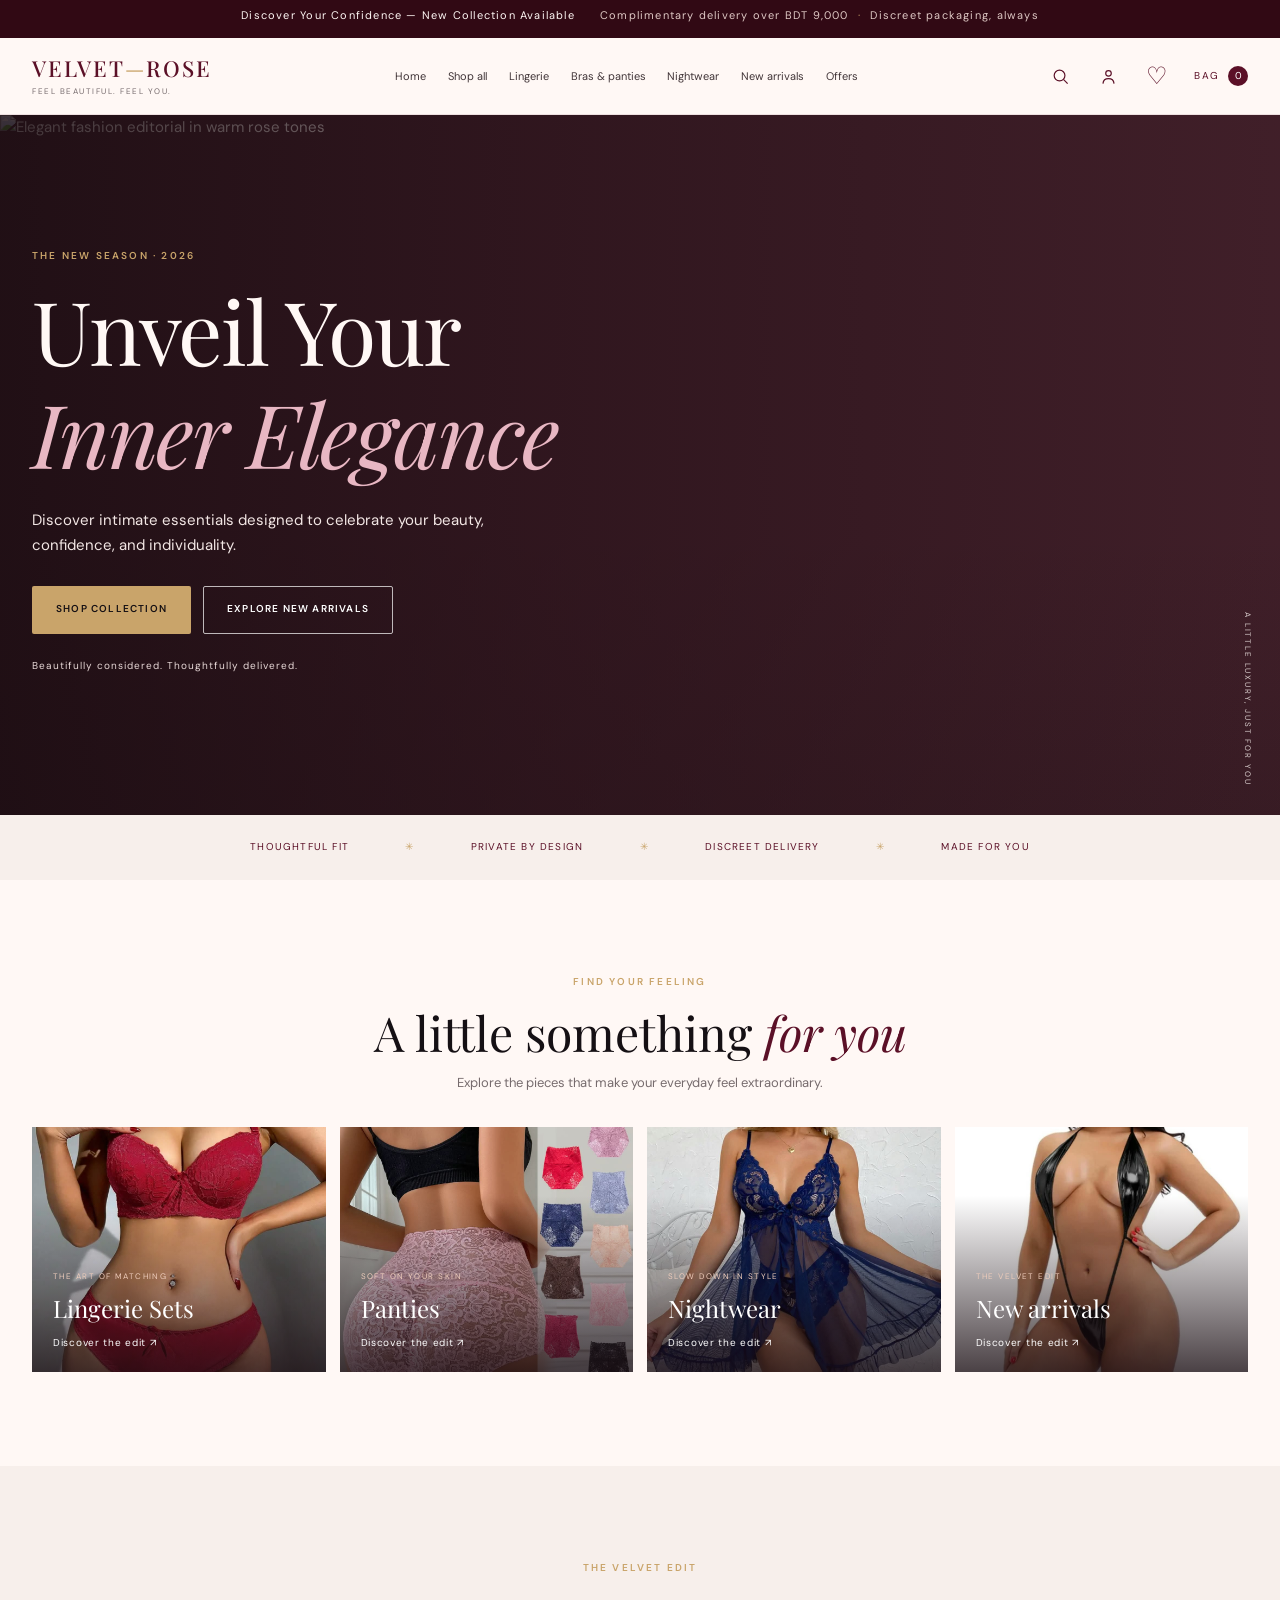
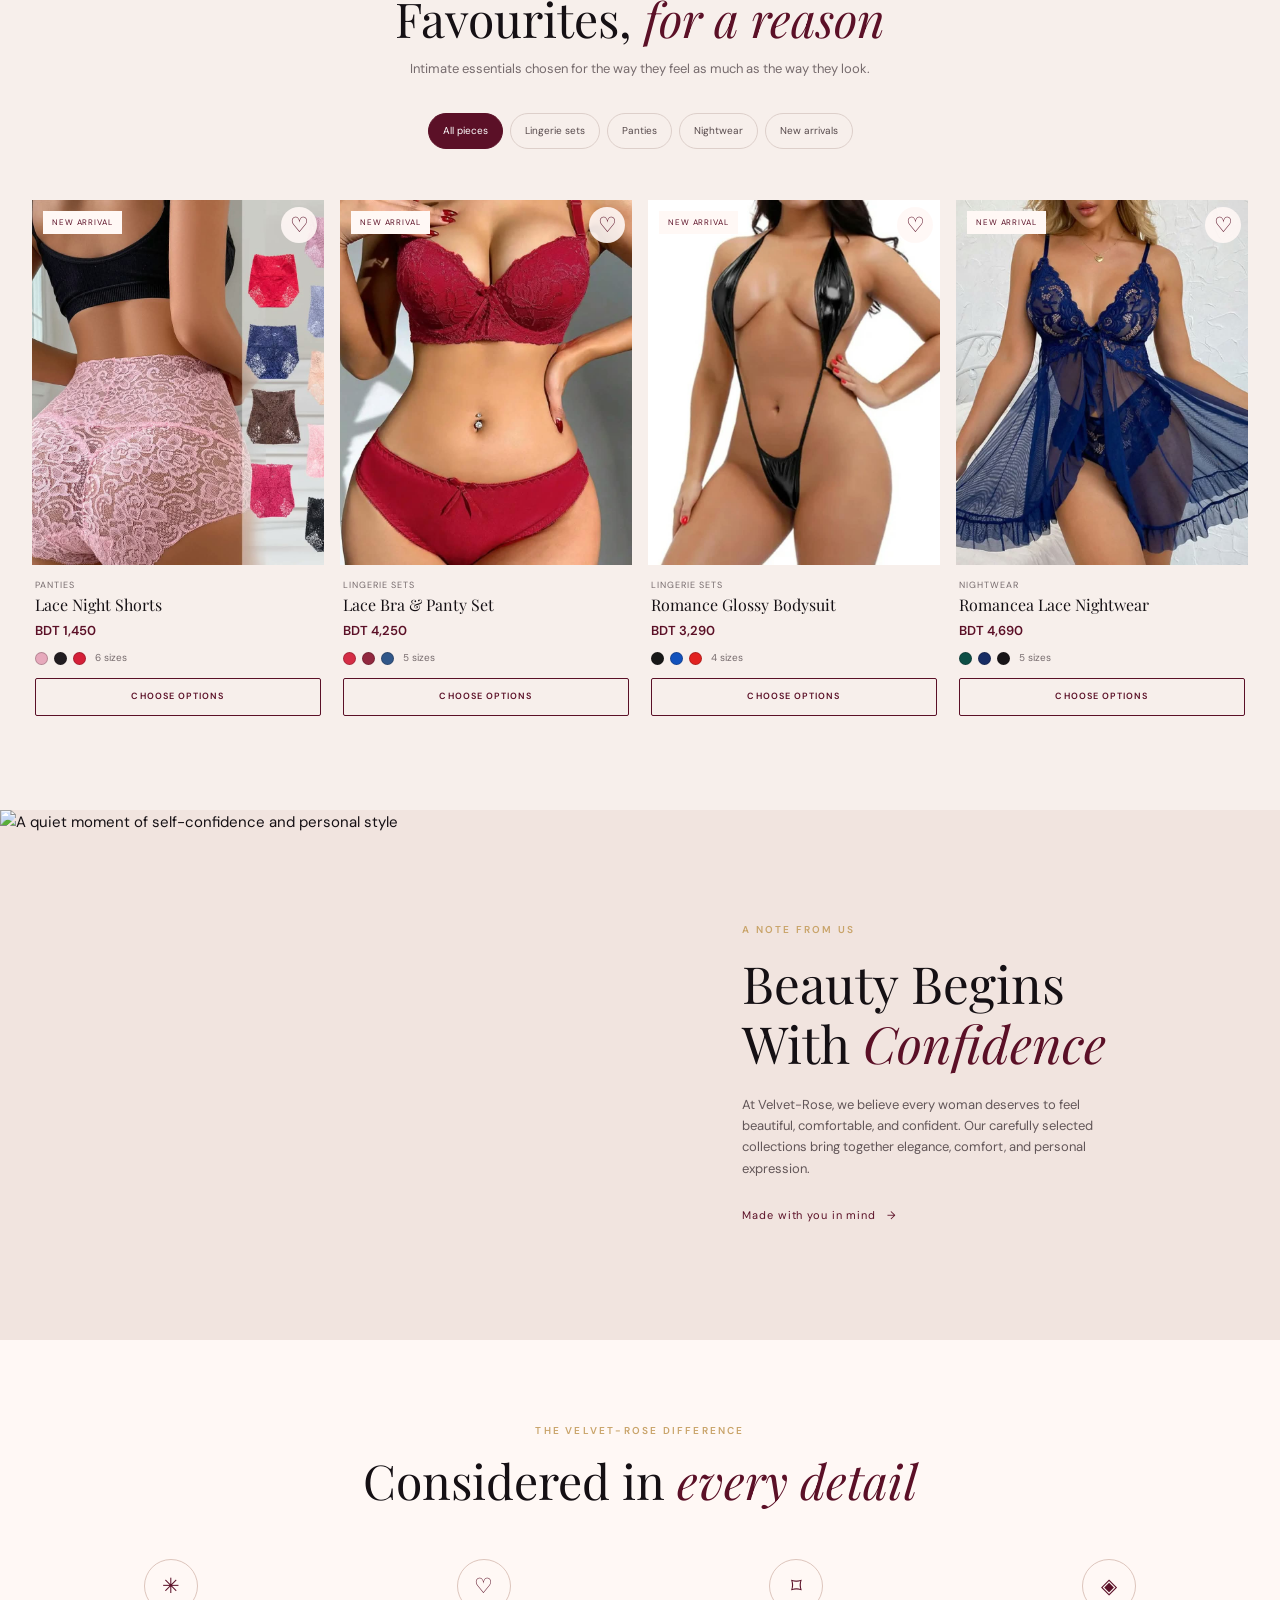
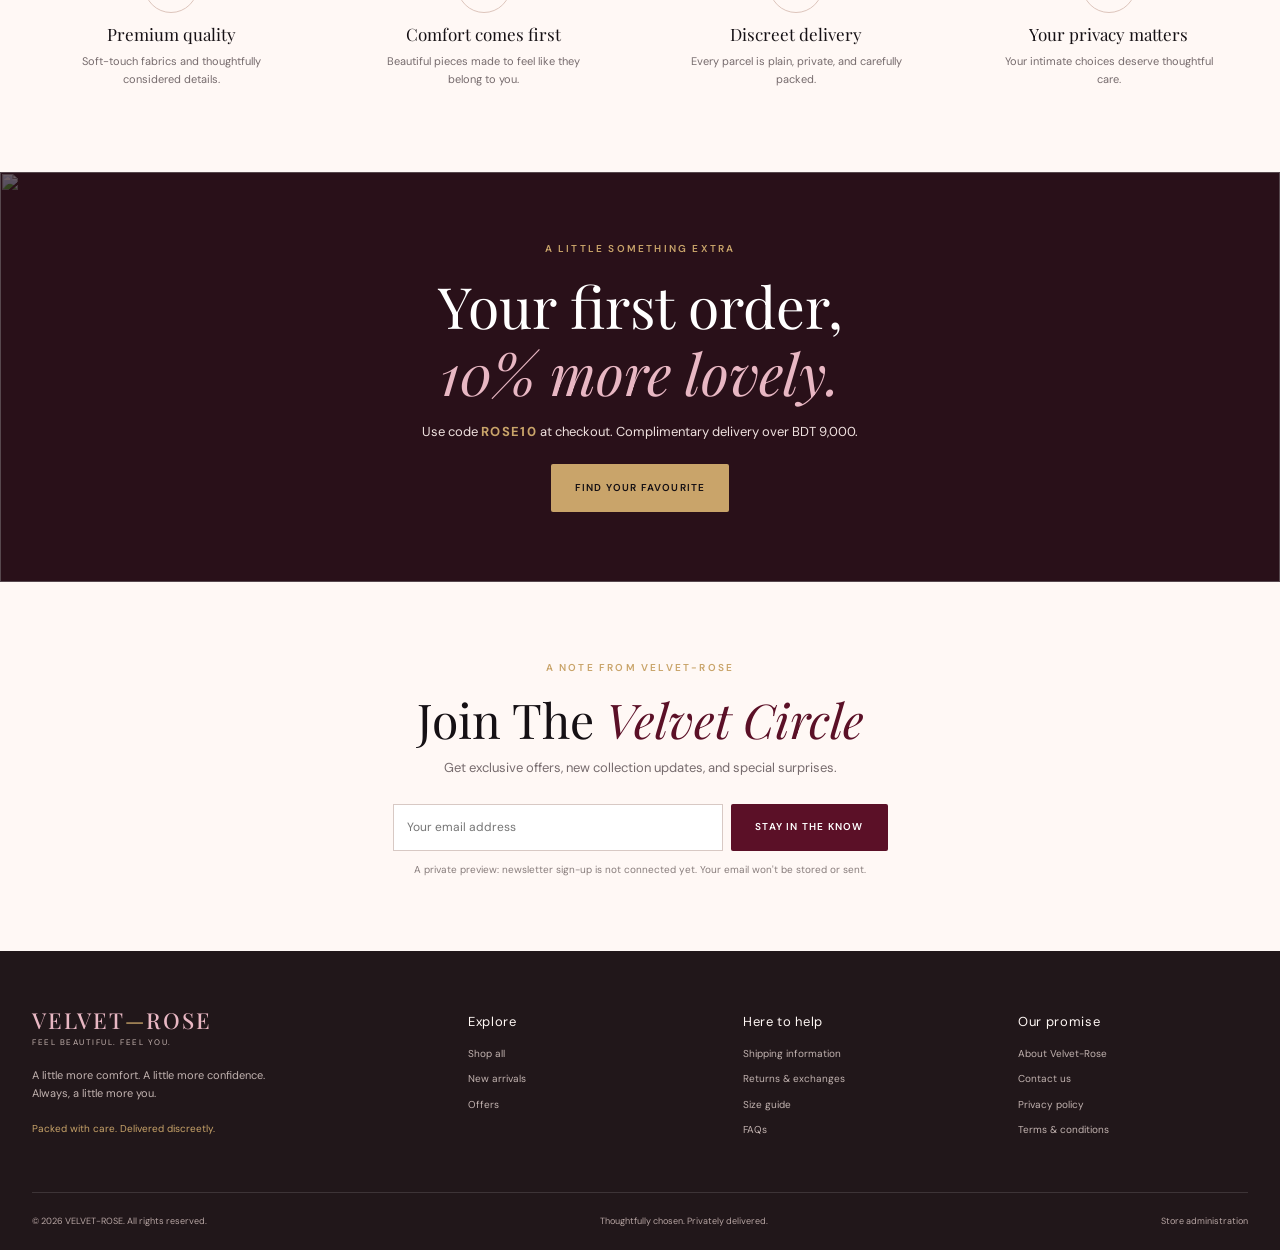
==== commit 137b8c8b: "OK" ====
--- a/Velvet-Rose/index.html
+++ b/Velvet-Rose/index.html
@@ -33,7 +33,7 @@
   <a class="skip-link" href="#main">Skip to content</a>
   <div class="announcement" aria-label="Store announcements">
     <span>Discover Your Confidence — New Collection Available</span>
-    <span class="announcement-detail">Complimentary delivery over $75 <i aria-hidden="true">·</i> Discreet packaging, always</span>
+    <span class="announcement-detail">Complimentary delivery over BDT 9,000 <i aria-hidden="true">·</i> Discreet packaging, always</span>
   </div>
   <header class="site-header">
     <nav class="navigation container" aria-label="Main navigation">
@@ -42,7 +42,7 @@
       <div class="navigation-links" id="primary-menu">
         <a href="#home">Home</a><a href="#categories">Shop all</a><a href="#products">Lingerie</a>
         <a href="#categories">Bras &amp; panties</a><a href="#categories">Nightwear</a>
-        <a href="#categories">Wellness</a><a href="#products" data-filter-link="New arrivals">New arrivals</a><a href="#offers">Offers</a>
+        <a href="#products" data-filter-link="New arrivals">New arrivals</a><a href="#offers">Offers</a>
       </div>
       <div class="nav-actions">
         <button class="icon-button search-open" type="button" aria-label="Search products">
@@ -80,12 +80,10 @@
     <section class="section container" id="categories" aria-labelledby="categories-title">
       <div class="section-heading"><p class="eyebrow">FIND YOUR FEELING</p><h2 id="categories-title">A little something <em>for you</em></h2><p>Explore the pieces that make your everyday feel extraordinary.</p></div>
       <div class="category-grid">
-        <a class="category-card category-tall" href="#products" data-category="Lingerie Sets"><img src="https://images.unsplash.com/photo-1529139574466-a303027c1d8b?auto=format&fit=crop&w=800&q=80" alt="" loading="lazy"><span class="category-overlay"></span><span class="category-caption"><small>THE ART OF MATCHING</small><strong>Lingerie Sets</strong><span>Discover the edit ↗</span></span></a>
-        <a class="category-card" href="#products" data-category="Bras"><img src="https://images.unsplash.com/photo-1485230895905-ec40ba36b9bc?auto=format&fit=crop&w=800&q=80" alt="" loading="lazy"><span class="category-overlay"></span><span class="category-caption"><small>YOUR EVERYDAY ICON</small><strong>Bras</strong><span>Discover the edit ↗</span></span></a>
-        <a class="category-card" href="#products" data-category="Panties"><img src="https://images.unsplash.com/photo-1515886657613-9f3515b0c78f?auto=format&fit=crop&w=800&q=80" alt="" loading="lazy"><span class="category-overlay"></span><span class="category-caption"><small>SOFT ON YOUR SKIN</small><strong>Panties</strong><span>Discover the edit ↗</span></span></a>
-        <a class="category-card" href="#products" data-category="Nightwear"><img src="https://images.unsplash.com/photo-1525507119028-ed4c629a60a3?auto=format&fit=crop&w=800&q=80" alt="" loading="lazy"><span class="category-overlay"></span><span class="category-caption"><small>SLOW DOWN IN STYLE</small><strong>Nightwear</strong><span>Discover the edit ↗</span></span></a>
-        <a class="category-card" href="#products" data-category="Shapewear"><img src="https://images.unsplash.com/photo-1509631179647-0177331693ae?auto=format&fit=crop&w=800&q=80" alt="" loading="lazy"><span class="category-overlay"></span><span class="category-caption"><small>SMOOTH, NEVER RESTRICT</small><strong>Shapewear</strong><span>Discover the edit ↗</span></span></a>
-        <a class="category-card" href="#products" data-category="Personal Wellness"><img src="https://images.unsplash.com/photo-1608248543803-ba4f8c70ae0b?auto=format&fit=crop&w=800&q=80" alt="" loading="lazy"><span class="category-overlay"></span><span class="category-caption"><small>CARE, YOUR WAY</small><strong>Personal Wellness</strong><span>Discover the edit ↗</span></span></a>
+        <a class="category-card" href="#products" data-category="Lingerie Sets"><img src="../assets/images/products/bra_penti_set%20(1).jpeg" alt="" loading="lazy"><span class="category-overlay"></span><span class="category-caption"><small>THE ART OF MATCHING</small><strong>Lingerie Sets</strong><span>Discover the edit ↗</span></span></a>
+        <a class="category-card" href="#products" data-category="Panties"><img src="../assets/images/products/night_short_pent%20(4).jpeg" alt="" loading="lazy"><span class="category-overlay"></span><span class="category-caption"><small>SOFT ON YOUR SKIN</small><strong>Panties</strong><span>Discover the edit ↗</span></span></a>
+        <a class="category-card" href="#products" data-category="Nightwear"><img src="../assets/images/products/romancea_x3%20(2).jpeg" alt="" loading="lazy"><span class="category-overlay"></span><span class="category-caption"><small>SLOW DOWN IN STYLE</small><strong>Nightwear</strong><span>Discover the edit ↗</span></span></a>
+        <a class="category-card" href="#products" data-filter-link="New arrivals"><img src="../assets/images/products/romance_3x%20(1).jpeg" alt="" loading="lazy"><span class="category-overlay"></span><span class="category-caption"><small>THE VELVET EDIT</small><strong>New arrivals</strong><span>Discover the edit ↗</span></span></a>
       </div>
     </section>
 
@@ -95,11 +93,8 @@
         <div class="filter-row" id="filters" aria-label="Filter products">
           <button type="button" class="filter-chip is-active" data-filter="All">All pieces</button>
           <button type="button" class="filter-chip" data-filter="Lingerie Sets">Lingerie sets</button>
-          <button type="button" class="filter-chip" data-filter="Bras">Bras</button>
           <button type="button" class="filter-chip" data-filter="Panties">Panties</button>
           <button type="button" class="filter-chip" data-filter="Nightwear">Nightwear</button>
-          <button type="button" class="filter-chip" data-filter="Shapewear">Shapewear</button>
-          <button type="button" class="filter-chip" data-filter="Personal Wellness">Personal wellness</button>
           <button type="button" class="filter-chip" data-filter="New arrivals">New arrivals</button>
         </div>
         <p class="search-status" id="search-status" aria-live="polite"></p>
@@ -125,7 +120,7 @@
 
     <section class="offer-section" id="offers" aria-labelledby="offer-title">
       <img src="https://images.unsplash.com/photo-1539109136881-3be0616acf4b?auto=format&fit=crop&w=1800&q=80" alt="" loading="lazy">
-      <div class="offer-scrim"></div><div class="offer-copy"><p class="eyebrow">A LITTLE SOMETHING EXTRA</p><h2 id="offer-title">Your first order,<br><em>10% more lovely.</em></h2><p>Use code <strong>ROSE10</strong> at checkout. Complimentary delivery over $75.</p><a class="button button-gold" href="#products">Find your favourite</a></div>
+      <div class="offer-scrim"></div><div class="offer-copy"><p class="eyebrow">A LITTLE SOMETHING EXTRA</p><h2 id="offer-title">Your first order,<br><em>10% more lovely.</em></h2><p>Use code <strong>ROSE10</strong> at checkout. Complimentary delivery over BDT 9,000.</p><a class="button button-gold" href="#products">Find your favourite</a></div>
     </section>
 
     <section class="newsletter-section" aria-labelledby="newsletter-title">
@@ -136,7 +131,7 @@
   <footer class="site-footer">
     <div class="container footer-grid">
       <div class="footer-brand"><a class="wordmark wordmark-light" href="#home">VELVET<span>—</span>ROSE<small>FEEL BEAUTIFUL. FEEL YOU.</small></a><p>A little more comfort. A little more confidence. Always, a little more you.</p><p class="discreet-note">Packed with care. Delivered discreetly.</p></div>
-      <div><h2>Explore</h2><a href="#categories">Shop all</a><a href="#products">New arrivals</a><a href="#offers">Offers</a><a href="#products">Personal wellness</a></div>
+      <div><h2>Explore</h2><a href="#categories">Shop all</a><a href="#products">New arrivals</a><a href="#offers">Offers</a></div>
       <div><h2>Here to help</h2><a href="policies.html#shipping">Shipping information</a><a href="policies.html#returns">Returns &amp; exchanges</a><a href="policies.html#size-guide">Size guide</a><a href="policies.html#faq">FAQs</a></div>
       <div><h2>Our promise</h2><a href="#story-title">About Velvet-Rose</a><a href="policies.html#contact">Contact us</a><a href="policies.html#privacy" id="privacy">Privacy policy</a><a href="policies.html#terms">Terms &amp; conditions</a></div>
     </div>
@@ -153,7 +148,7 @@
       <label class="field-label" id="size-label" for="detail-size">Select a size <span>*</span></label><select class="select-field" id="detail-size"></select>
       <label class="field-label" for="detail-color">Color <span>*</span></label><select class="select-field" id="detail-color"></select>
       <label class="field-label" for="detail-quantity">Quantity</label><input class="select-field quantity-input" id="detail-quantity" type="number" min="1" max="10" value="1">
-      <p class="detail-material" id="detail-material"></p><p class="detail-shipping">Complimentary delivery over $75. Carefully packed in discreet, unbranded packaging.</p>
+      <p class="detail-material" id="detail-material"></p><p class="detail-shipping">Complimentary delivery over BDT 9,000. Carefully packed in discreet, unbranded packaging.</p>
       <button class="button button-dark detail-add" type="button" id="detail-add">Add to bag</button>
       <button class="text-button detail-wishlist" type="button" id="detail-wishlist">♡ Save to wishlist</button>
       <p class="detail-size-note">Need a little help? <a href="policies.html#size-guide">Visit our size guide.</a></p>
@@ -164,7 +159,7 @@
     <div class="drawer-header"><div><p class="eyebrow">YOUR LITTLE LUXURY</p><h2 id="cart-title">Your bag <span id="cart-drawer-count"></span></h2></div><button class="dialog-close" type="button" data-close-dialog aria-label="Close shopping bag">×</button></div>
     <div class="cart-lines" id="cart-lines"></div>
     <form class="discount-form" id="discount-form"><label for="discount-code">Have a little code?</label><div><input id="discount-code" type="text" placeholder="Enter code" autocomplete="off"><button type="submit" class="button button-dark">Apply</button></div><p id="discount-message" aria-live="polite"></p></form>
-    <div class="cart-totals"><p><span>Subtotal</span><strong id="cart-subtotal">$0.00</strong></p><p><span>Delivery</span><strong id="cart-shipping">$0.00</strong></p><p class="discount-line" id="cart-discount-line" hidden><span>Discount</span><strong id="cart-discount"></strong></p><p class="cart-total"><span>Total</span><strong id="cart-total">$0.00</strong></p></div>
+    <div class="cart-totals"><p><span>Subtotal</span><strong id="cart-subtotal">BDT 0</strong></p><p><span>Delivery</span><strong id="cart-shipping">BDT 0</strong></p><p class="discount-line" id="cart-discount-line" hidden><span>Discount</span><strong id="cart-discount"></strong></p><p class="cart-total"><span>Total</span><strong id="cart-total">BDT 0</strong></p></div>
     <p class="discreet-note cart-privacy">Your bag stays on this device. Orders are not transmitted by this static preview.</p>
     <button class="button button-gold checkout-open" id="checkout-open" type="button">Continue to checkout</button>
   </dialog>
@@ -180,7 +175,7 @@
       <label for="customer-district">District</label><input id="customer-district" name="district" autocomplete="address-level1" required>
       <label for="customer-notes">Special instructions <span>(optional)</span></label><textarea id="customer-notes" name="notes" rows="2"></textarea>
       <fieldset><legend>Payment</legend><label class="payment-choice"><input type="radio" name="payment" value="cod" checked> Cash on delivery</label><label class="payment-choice disabled-choice"><input type="radio" name="payment" value="online" disabled> Online payment <span>Not available in this preview</span></label></fieldset>
-      <p class="checkout-total">Preview total <strong id="checkout-total">$0.00</strong></p>
+      <p class="checkout-total">Preview total <strong id="checkout-total">BDT 0</strong></p>
       <button class="button button-dark" type="submit">Review sample order</button>
     </form>
     <p class="checkout-result" id="checkout-result" aria-live="polite" hidden></p>
--- a/Velvet-Rose/style.css
+++ b/Velvet-Rose/style.css
@@ -84,9 +84,6 @@
 .section-heading > p:last-child { margin-bottom: 0; color: var(--muted); font-size: 13px; }
 .category-grid { display: grid; grid-template-columns: repeat(4,1fr); grid-auto-rows: 245px; gap: 14px; }
 .category-card { position: relative; display: flex; align-items: end; overflow: hidden; color: white; background: #573740; text-decoration: none; }
-.category-card.category-tall { grid-row: span 2; }
-.category-card:nth-child(4), .category-card:nth-child(5) { grid-column: span 1; }
-.category-card:last-child { grid-column: span 2; }
 .category-card > img { position: absolute; inset: 0; width: 100%; height: 100%; object-fit: cover; transition: transform .6s cubic-bezier(.2,.6,.3,1); }
 .category-card:hover > img { transform: scale(1.055); }
 .category-overlay { position: absolute; inset: 0; background: linear-gradient(0deg,rgba(24,12,17,.78),transparent 72%); }
@@ -276,8 +273,6 @@
   .hero h1 { font-size: clamp(47px,9vw,72px); }
   .section { padding-block: 70px; }
   .category-grid { grid-template-columns: repeat(2,1fr); grid-auto-rows: 230px; }
-  .category-card.category-tall { grid-row: span 1; }
-  .category-card:last-child { grid-column: span 1; }
   .story-section { min-height: 0; grid-template-columns: 1fr 1fr; }
   .story-image { min-height: 390px; }
   .story-copy { padding: 45px 35px; }
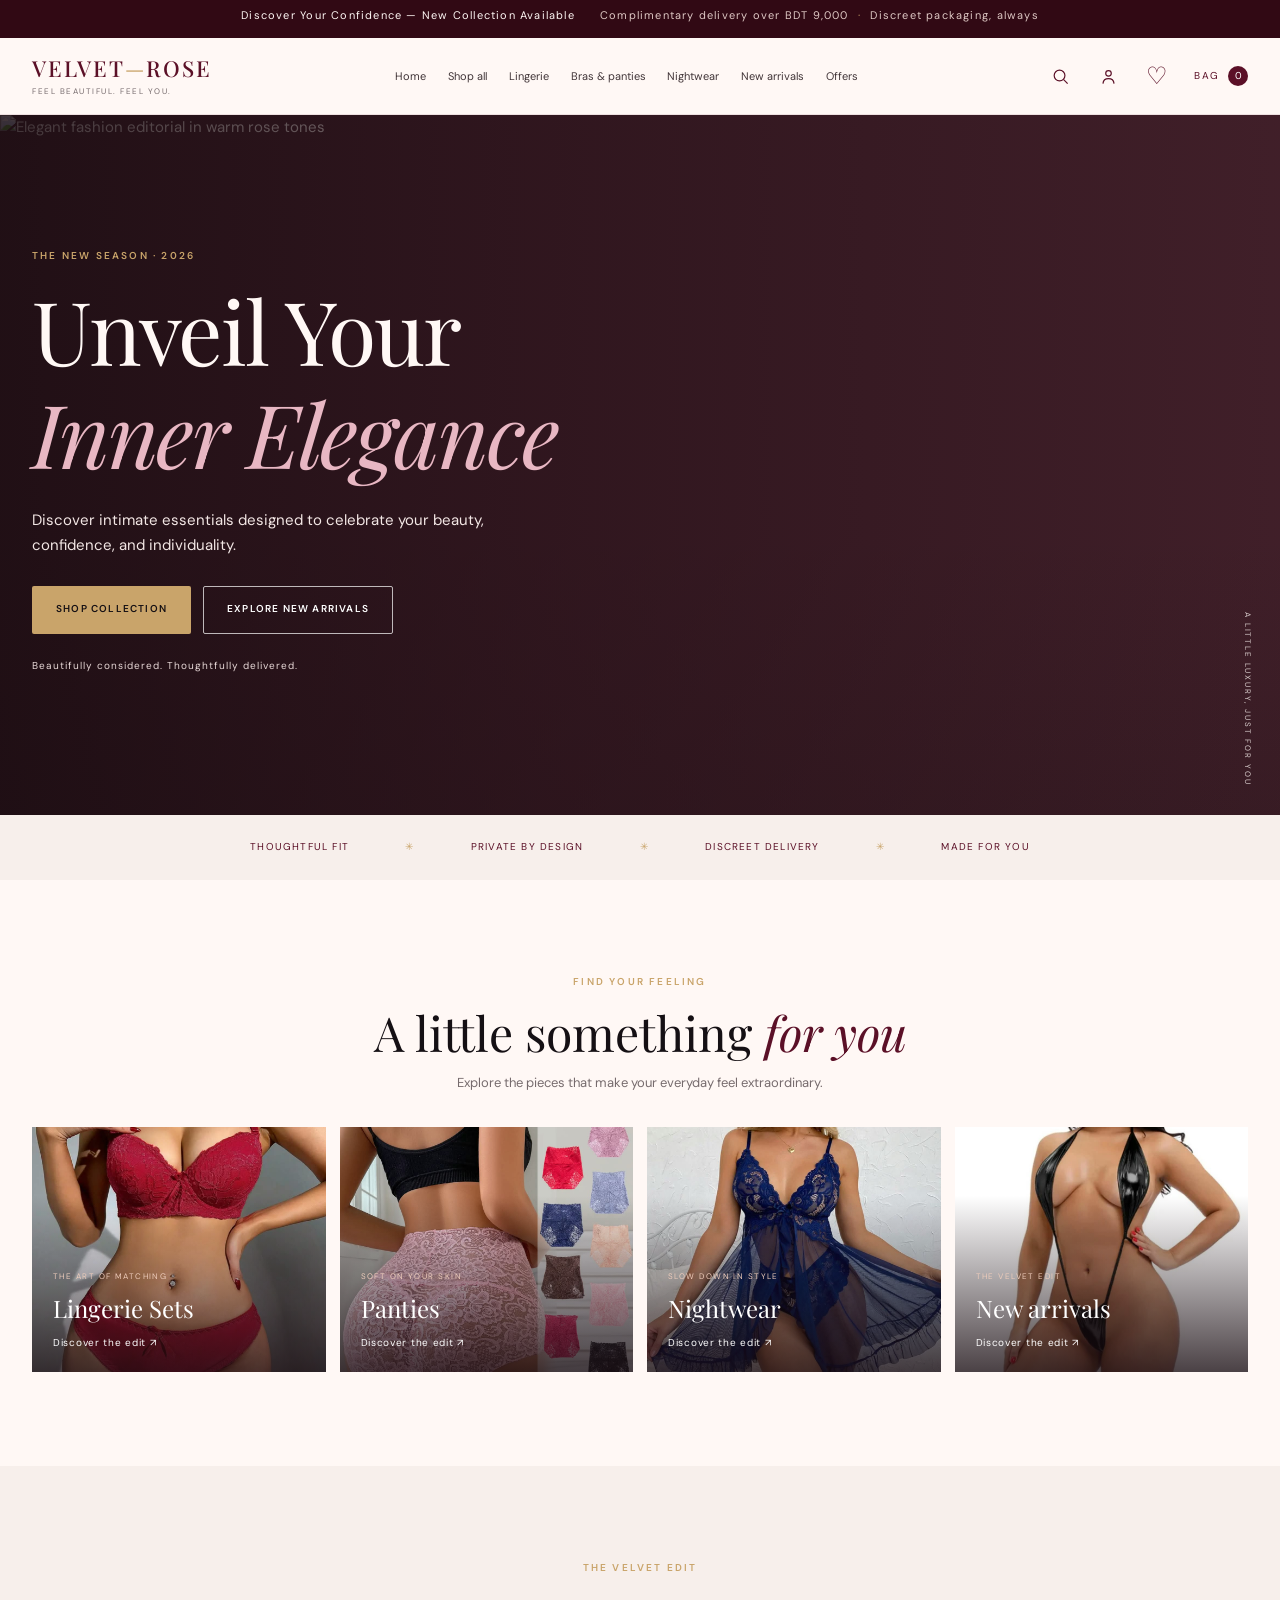
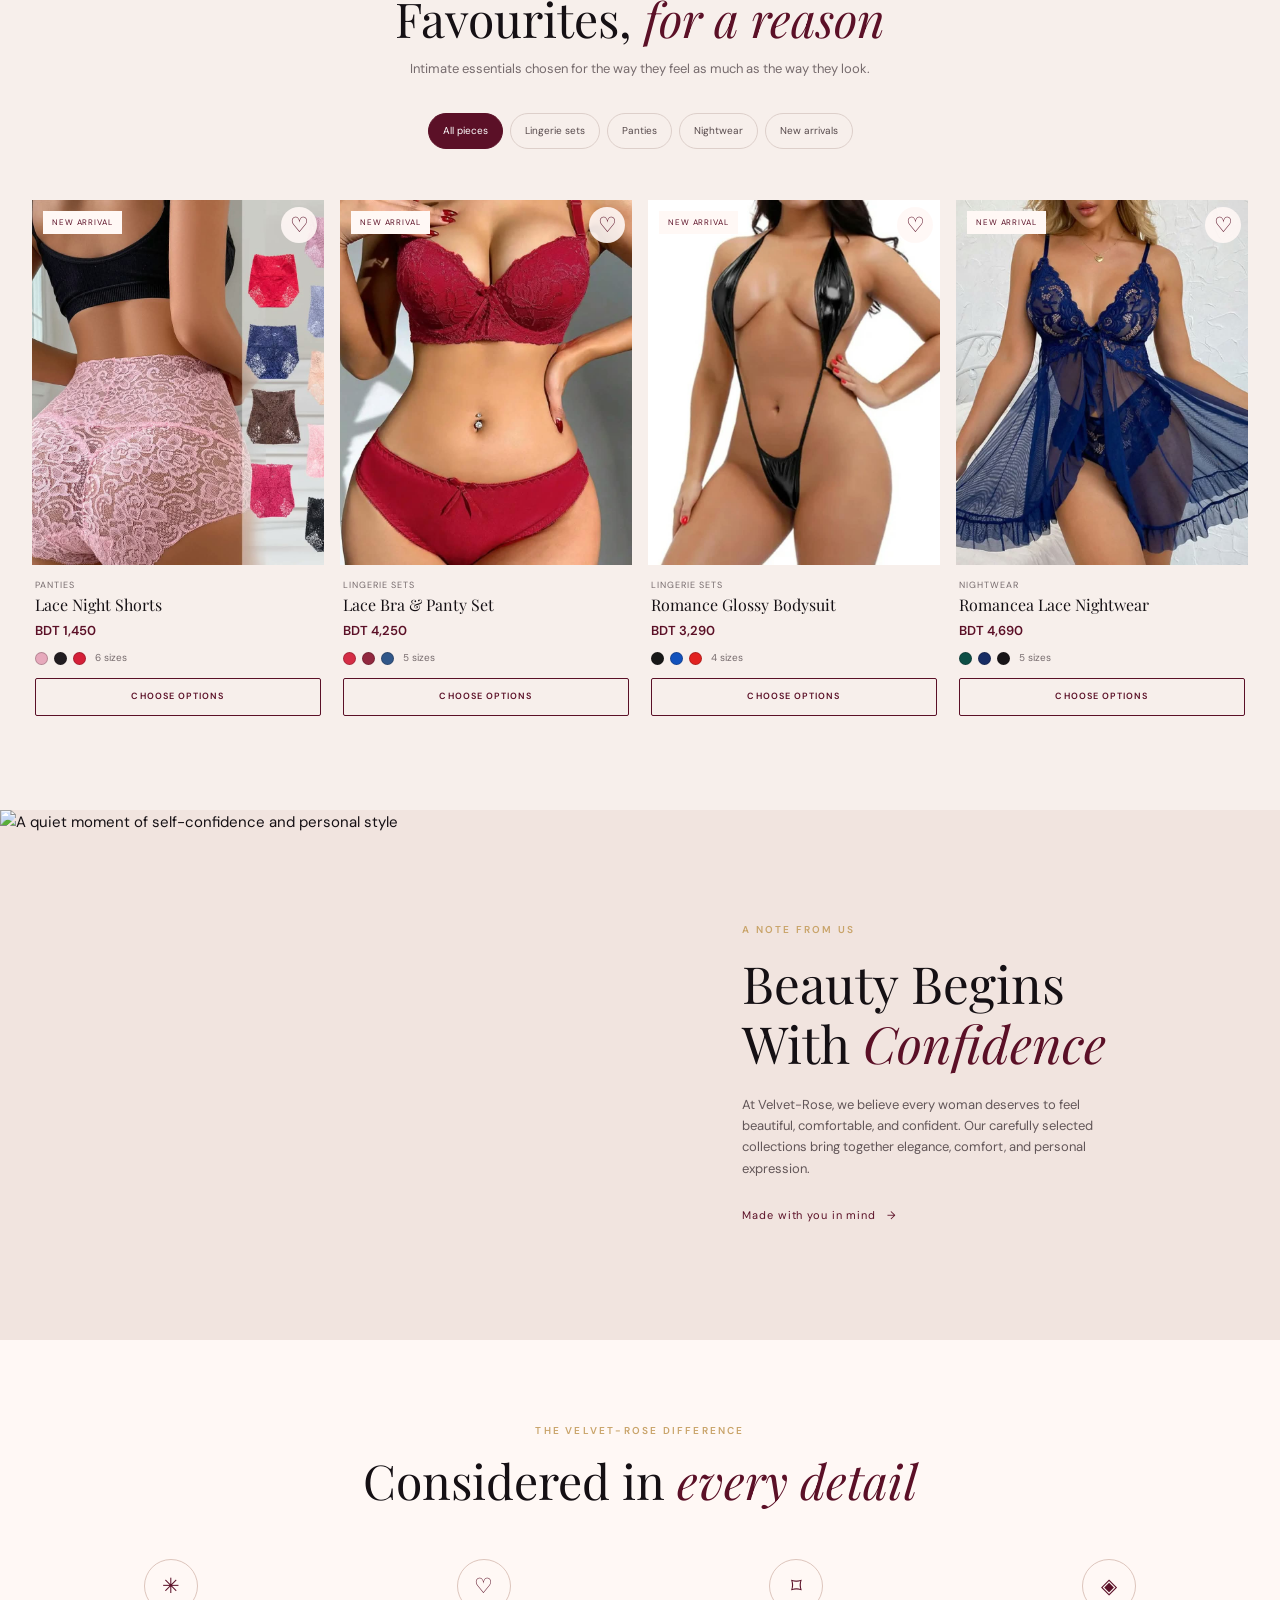
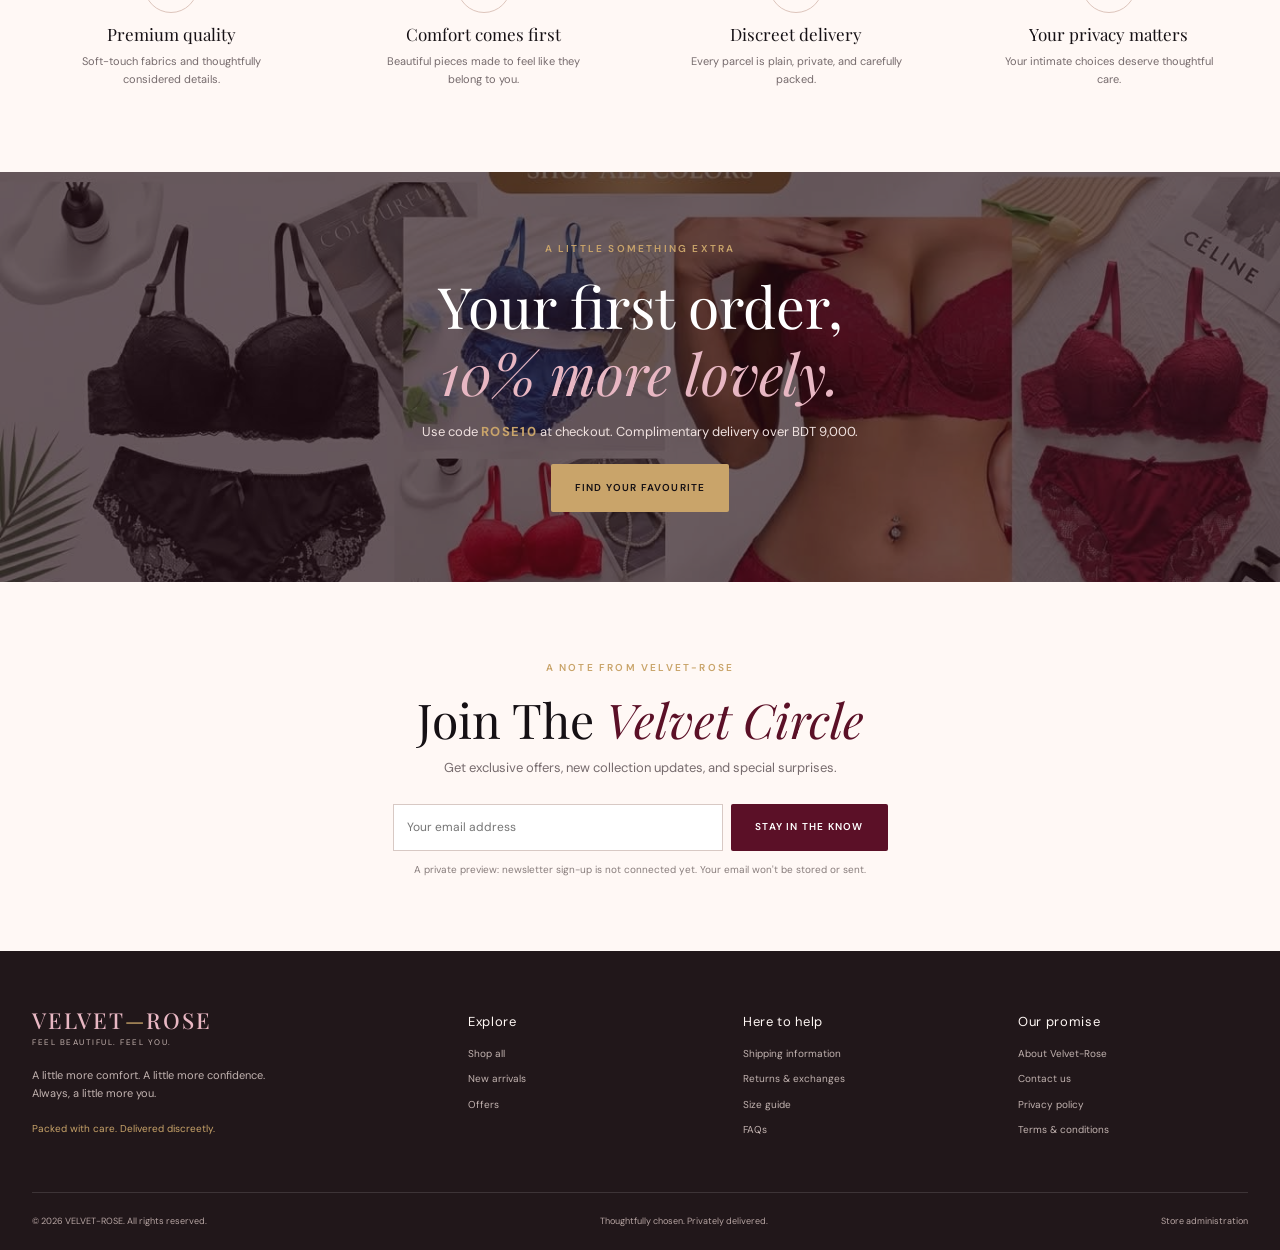
==== commit 6a887f18: "ok" ====
--- a/Velvet-Rose/index.html
+++ b/Velvet-Rose/index.html
@@ -119,7 +119,7 @@
     </section>
 
     <section class="offer-section" id="offers" aria-labelledby="offer-title">
-      <img src="https://images.unsplash.com/photo-1539109136881-3be0616acf4b?auto=format&fit=crop&w=1800&q=80" alt="" loading="lazy">
+      <img src="../assets/images/products/banner_2.jpeg" alt="" loading="lazy">
       <div class="offer-scrim"></div><div class="offer-copy"><p class="eyebrow">A LITTLE SOMETHING EXTRA</p><h2 id="offer-title">Your first order,<br><em>10% more lovely.</em></h2><p>Use code <strong>ROSE10</strong> at checkout. Complimentary delivery over BDT 9,000.</p><a class="button button-gold" href="#products">Find your favourite</a></div>
     </section>
 
